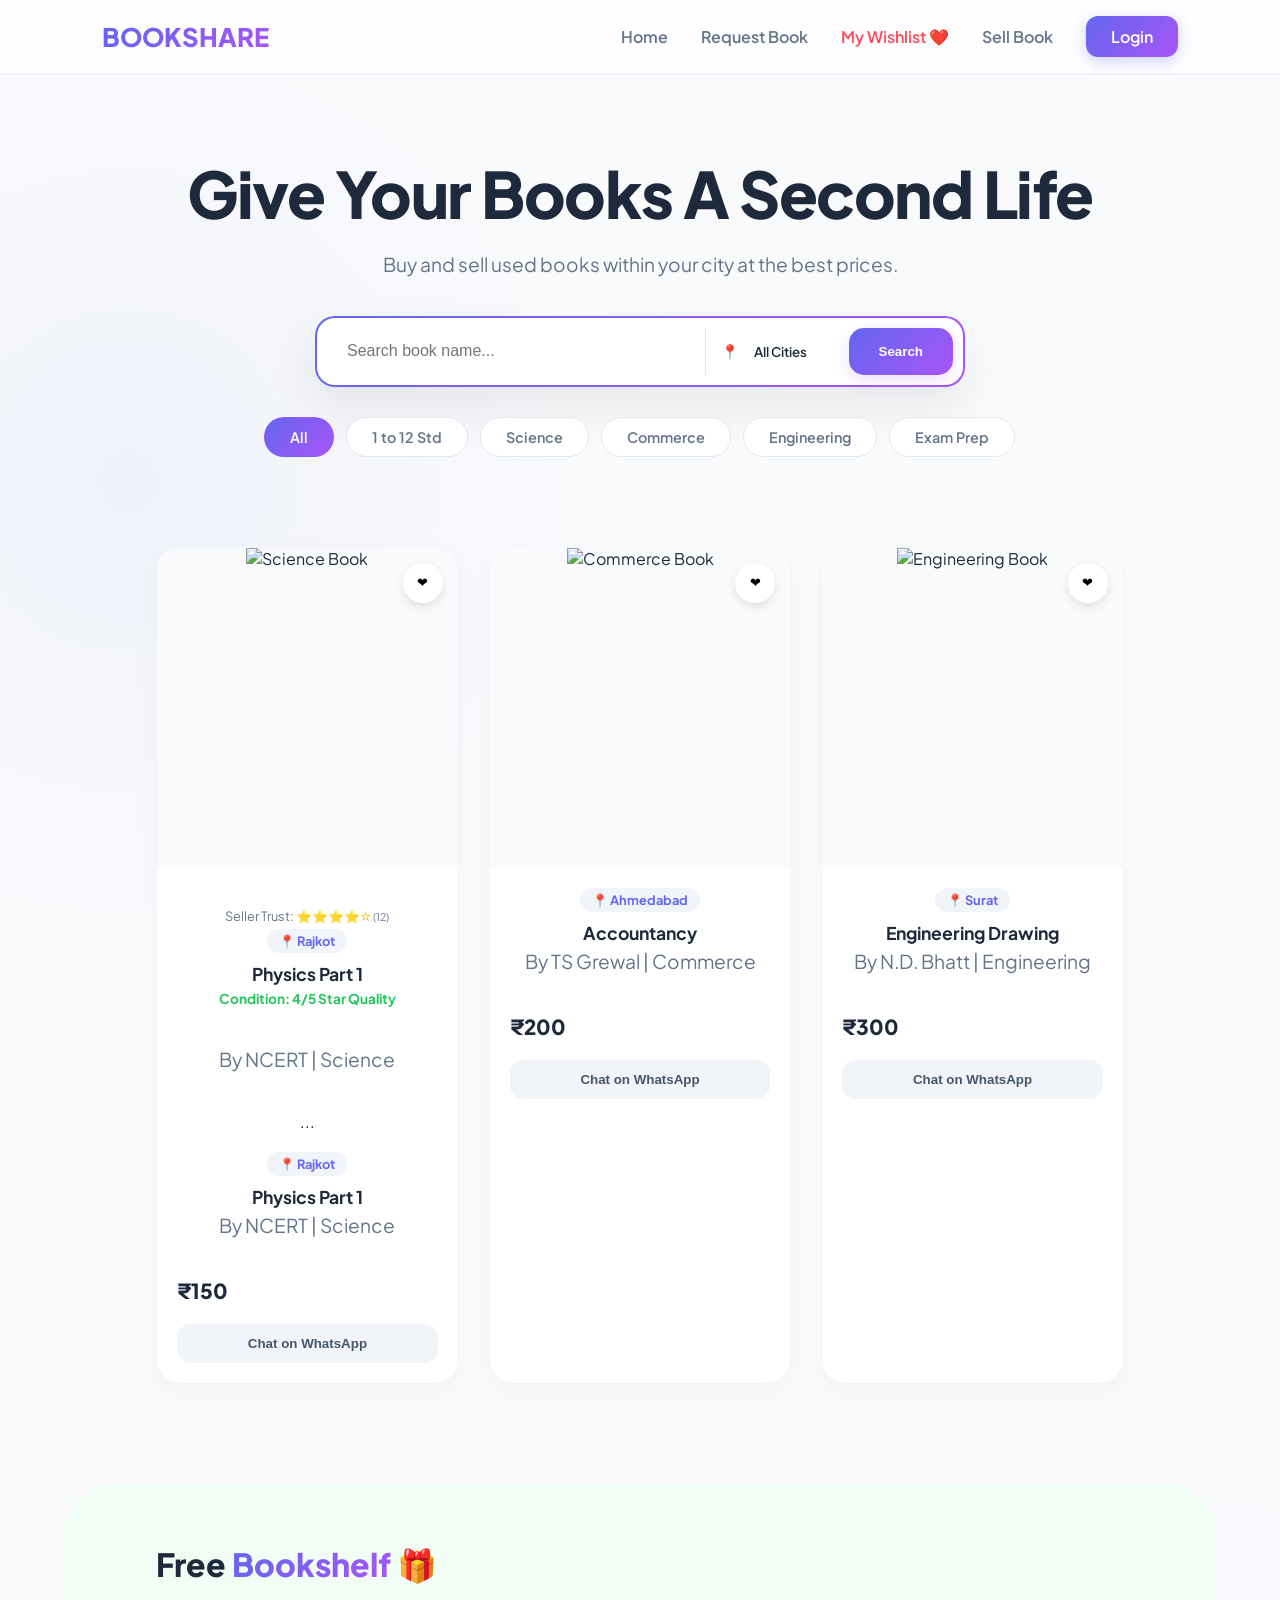
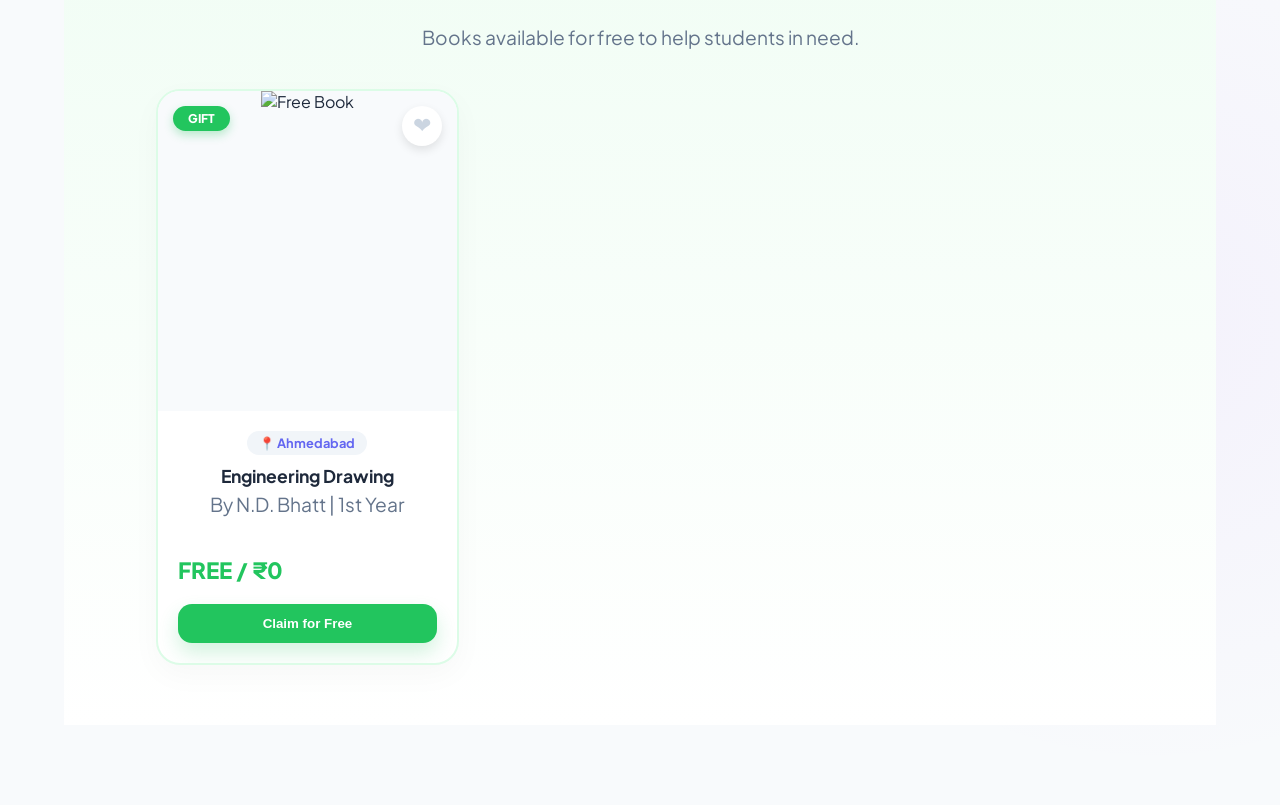
==== index.html @ 10dcbcdf "Initial commit" ====
<!DOCTYPE html>
<html lang="en">
<head>
    <meta charset="UTF-8">
    <meta name="viewport" content="width=device-width, initial-scale=1.0">
    <title>BookShare | Buy & Sell Books</title>
    <link rel="stylesheet" href="style.css">
</head>
<body>

    <nav class="navbar">
    <div class="logo">BOOKSHARE</div>
    <div class="nav-links">
        <a href="index.html">Home</a>
        <a href="request.html">Request Book</a>
        <a href="#" style="color: #ff4757;">My Wishlist ❤️</a> 
        <a href="upload.html">Sell Book</a>
        <a href="login.html" class="login-btn">Login</a>
    </div>
</nav>
    <section class="hero">
        <h1>Give Your Books A Second Life</h1>
        <p>Buy and sell used books within your city at the best prices.</p>
        <div class="search-bar">
    <input type="text" placeholder="Search book name...">
    
    <div class="location-filter">
        <span class="loc-icon">📍</span>
        <select id="city-select">
            <option value="all">All Cities</option>
            <option value="rajkot">Rajkot</option>
            <option value="ahmedabad">Ahmedabad</option>
            <option value="surat">Surat</option>
            <option value="baroda">Baroda</option>
        </select>
    </div>
    
    <button>Search</button>
</div>
        <div class="categories">
    <div class="cat-tag active-tag" onclick="filterBooks('all', this)">All</div>
    <div class="cat-tag" onclick="filterBooks('school', this)">1 to 12 Std</div> 
    <div class="cat-tag" onclick="filterBooks('science', this)">Science</div>
    <div class="cat-tag" onclick="filterBooks('commerce', this)">Commerce</div>
    <div class="cat-tag" onclick="filterBooks('engineering', this)">Engineering</div>
    <div class="cat-tag" onclick="filterBooks('exam', this)">Exam Prep</div>
</div>
<div class="book-container">
    <div class="book-grid" id="bookGrid">
        
        <div class="book-card" data-category="science">
            <div class="book-img">
                <img src="c:\Users\Krutika Borsaniya\Pictures\phi.jpg" alt="Science Book">
                <button class="wishlist-btn" onclick="toggleWishlist(this, 'Physics Part 1')">❤</button>
            </div>
            <div class="book-info">
                <div class="book-info">
    <div class="seller-rating" style="font-size: 0.8rem; color: #64748b; margin-bottom: 5px;">
        Seller Trust: <span style="color: #fbbf24;">⭐⭐⭐⭐☆</span> <small>(12)</small>
    </div>

    <div class="location-badge">📍 Rajkot</div>
    
    <h3>Physics Part 1</h3>
    
    <p style="font-size: 0.85rem; color: #22c55e; font-weight: 700; margin-top: 5px;">
        Condition: 4/5 Star Quality
    </p>

    <p class="author">By NCERT | Science</p>
    ...
</div>
                <div class="location-badge">📍 Rajkot</div>
                <h3>Physics Part 1</h3>
                <p class="author">By NCERT | Science</p>
                <div class="price-row"><span class="price">₹150</span></div>
                <button class="chat-btn" onclick="contactSeller('9100000000', 'Physics Part 1')">Chat on WhatsApp</button>
            </div>
        </div>

        <div class="book-card" data-category="commerce">
            <div class="book-img">
                <img src="c:\Users\Krutika Borsaniya\Pictures\commers.jpg" alt="Commerce Book">
                <button class="wishlist-btn" onclick="toggleWishlist(this, 'Accountancy')">❤</button>
            </div>
            <div class="book-info">
                <div class="location-badge">📍 Ahmedabad</div>
                <h3>Accountancy</h3>
                <p class="author">By TS Grewal | Commerce</p>
                <div class="price-row"><span class="price">₹200</span></div>
                <button class="chat-btn" onclick="contactSeller('9100000000', 'Accountancy')">Chat on WhatsApp</button>
            </div>
        </div>

        <div class="book-card" data-category="engineering">
            <div class="book-img">
                <img src="c:\Users\Krutika Borsaniya\Pictures\engineer book.jpg" alt="Engineering Book">
                <button class="wishlist-btn" onclick="toggleWishlist(this, 'Engineering Drawing')">❤</button>
            </div>
            <div class="book-info">
                <div class="location-badge">📍 Surat</div>
                <h3>Engineering Drawing</h3>
                <p class="author">By N.D. Bhatt | Engineering</p>
                <div class="price-row"><span class="price">₹300</span></div>
                <button class="chat-btn" onclick="contactSeller('9100000000', 'Engineering Drawing')">Chat on WhatsApp</button>
            </div>
        </div>

    </div>
</div>

</button>
            </div>
        </div>

        
    <section class="free-books-section">
    <div class="section-header">
        <h2 class="section-title">Free <span>Bookshelf</span> 🎁</h2>
        <p>Books available for free to help students in need.</p>
    </div>

    <div class="book-grid">
        <div class="book-card free-card">
            <div class="book-img">
                <img src="https://m.media-amazon.com/images/I/81GeSAtn6GL.jpg" alt="Free Book">
                <span class="free-tag">GIFT</span>
                <button class="wishlist-btn" onclick="toggleWishlist(this, 'Engineering Drawing')"><span class="heart-icon">❤</span></button>
            </div>
            <div class="book-info">
                <div class="location-badge">📍 Ahmedabad</div>
                <h3>Engineering Drawing</h3>
                <p class="author">By N.D. Bhatt | 1st Year</p>
                <div class="price-row">
                    <span class="free-price">FREE / ₹0</span>
                </div>
                <button class="chat-btn free-btn">Claim for Free</button>
            </div>
        </div>

        </div>
</section>
</section>
    </section>

</body>
</html>
---- style.css ----
/* Google Font Import */
@import url('https://fonts.googleapis.com/css2?family=Plus+Jakarta+Sans:wght@300;400;600;800&display=swap');

:root {
    /* Bright & Professional Colors */
    --primary-gradient: linear-gradient(135deg, #6366f1 0%, #a855f7 100%); /* Indigo to Purple */
    --bg-light: #f8fafc;
    --card-white: #ffffff;
    --text-dark: #1e293b;
    --text-muted: #64748b;
}

* {
    margin: 0;
    padding: 0;
    box-sizing: border-box;
}

body {
    background-color: var(--bg-light);
    /* બેકગ્રાઉન્ડમાં હળવા કલરના ગોળા (Blur Blobs) જે મોર્ડન લાગે */
    background-image: 
        radial-gradient(circle at 10% 20%, rgba(99, 102, 241, 0.05) 0%, transparent 20%),
        radial-gradient(circle at 90% 80%, rgba(168, 85, 247, 0.05) 0%, transparent 20%);
    color: var(--text-dark);
    font-family: 'Plus Jakarta Sans', sans-serif;
    min-height: 100vh;
}

/* --- Colorful Navbar --- */
.navbar {
    display: flex;
    justify-content: space-between;
    align-items: center;
    padding: 20px 8%;
    background: rgba(255, 255, 255, 0.8);
    backdrop-filter: blur(15px);
    border-bottom: 2px solid #f1f5f9;
    position: sticky;
    top: 0;
    z-index: 1000;
}

.logo {
    font-size: 1.6rem;
    font-weight: 800;
    background: var(--primary-gradient);
    -webkit-background-clip: text;
    -webkit-text-fill-color: transparent; /* લોગો કલરફુલ ગ્રેડિયન્ટમાં */
}

.nav-links a {
    color: var(--text-muted);
    text-decoration: none;
    margin-left: 30px;
    font-weight: 600;
    transition: 0.3s;
}

.nav-links a:hover {
    color: #6366f1;
}

.login-btn {
    background: var(--primary-gradient);
    color: white !important;
    padding: 10px 25px;
    border-radius: 12px;
    box-shadow: 0 4px 15px rgba(99, 102, 241, 0.3); /* કલરફુલ શેડો */
}

/* --- Hero Section with Colorful Text --- */
.hero {
    text-align: center;
    padding: 80px 5%;
}

.hero h1 {
    font-size: 4rem;
    font-weight: 800;
    letter-spacing: -1.5px;
    line-height: 1.2;
    margin-bottom: 20px;
}

/* અમુક શબ્દોને કલરફુલ બનાવવા માટે */
.hero h1 span {
    background: var(--primary-gradient);
    -webkit-background-clip: text;
    -webkit-text-fill-color: transparent;
}

.hero p {
    color: var(--text-muted);
    font-size: 1.2rem;
    margin-bottom: 40px;
}

/* --- Colorful Glass Search Bar --- */
.search-bar {
    display: flex;
    background: white;
    padding: 10px;
    border-radius: 20px;
    max-width: 650px;
    margin: 0 auto;
    box-shadow: 0 20px 50px rgba(0,0,0,0.08); /* સોફ્ટ શેડો */
    border: 2px solid transparent;
    background-image: linear-gradient(white, white), var(--primary-gradient);
    background-origin: border-box;
    background-clip: padding-box, border-box; /* બોર્ડર ગ્રેડિયન્ટમાં */
}

.search-bar input {
    flex: 1;
    border: none;
    outline: none;
    padding: 12px 20px;
    font-size: 1rem;
    color: var(--text-dark);
}

.search-bar button {
    background: var(--primary-gradient);
    color: white;
    border: none;
    padding: 0 30px;
    border-radius: 15px;
    font-weight: 600;
    cursor: pointer;
    box-shadow: 0 5px 15px rgba(168, 85, 247, 0.2);
}

/* --- Colorful Category Tags --- */
.categories {
    display: flex;
    justify-content: center;
    gap: 15px;
    margin-top: 50px;
    flex-wrap: wrap;
}

.cat-tag {
    background: white;
    padding: 12px 25px;
    border-radius: 100px;
    font-weight: 600;
    font-size: 0.9rem;
    color: var(--text-muted);
    border: 1px solid #e2e8f0;
    transition: 0.4s;
    cursor: pointer;
}

/* દરેક કેટેગરીને અલગ કલરની ઈફેક્ટ આપવા */
.cat-tag:hover {
    transform: translateY(-5px);
    color: white;
    background: var(--primary-gradient);
    box-shadow: 0 10px 20px rgba(99, 102, 241, 0.2);
    border-color: transparent;
}
/* --- Book Display Section --- */
.book-container {
    padding: 60px 8%;
}

.section-title {
    font-size: 2rem;
    font-weight: 800;
    margin-bottom: 40px;
    text-align: left;
}

.section-title span {
    background: var(--primary-gradient);
    -webkit-background-clip: text;
    -webkit-text-fill-color: transparent;
}

/* Book Grid Layout */
.book-grid {
    display: grid;
    grid-template-columns: repeat(auto-fill, minmax(260px, 1fr));
    gap: 30px;
}

/* Individual Card Styling */
.book-card {
    background: white;
    border-radius: 24px;
    overflow: hidden;
    border: 1px solid #f1f5f9;
    transition: all 0.4s cubic-bezier(0.175, 0.885, 0.32, 1.275);
    box-shadow: 0 10px 30px rgba(0,0,0,0.03);
    position: relative;
}

.book-card:hover {
    transform: translateY(-10px);
    box-shadow: 0 20px 40px rgba(99, 102, 241, 0.1);
    border-color: #e2e8f0;
}

/* Book Image Area */
.book-img {
    height: 320px;
    background: #f8fafc;
    position: relative;
    overflow: hidden;
}

.book-img img {
    width: 100%;
    height: 100%;
    object-fit: cover;
    transition: 0.5s;
}

.book-card:hover .book-img img {
    transform: scale(1.08);
}

/* Badges */
.category-badge, .sold-badge {
    position: absolute;
    top: 15px;
    left: 15px;
    background: rgba(255, 255, 255, 0.9);
    backdrop-filter: blur(5px);
    padding: 6px 15px;
    border-radius: 100px;
    font-size: 0.75rem;
    font-weight: 700;
    color: #6366f1;
}

.category-badge.free { color: #22c55e; }
.sold-badge { background: #ef4444; color: white; }

/* Book Details */
.book-info {
    padding: 20px;
}

.book-info h3 {
    font-size: 1.1rem;
    margin-bottom: 5px;
    color: var(--text-dark);
}

.author {
    font-size: 0.85rem;
    color: var(--text-muted);
    margin-bottom: 15px;
}

.price-row {
    display: flex;
    align-items: center;
    gap: 10px;
    margin-bottom: 20px;
}

.price {
    font-size: 1.3rem;
    font-weight: 800;
    color: #1e293b;
}

.old-price {
    text-decoration: line-through;
    color: #94a3b8;
    font-size: 0.9rem;
}

.free-label {
    color: #22c55e;
    font-weight: 700;
}

/* WhatsApp Button */
.chat-btn {
    width: 100%;
    padding: 12px;
    border: none;
    border-radius: 14px;
    background: #f1f5f9;
    color: #475569;
    font-weight: 600;
    cursor: pointer;
    transition: 0.3s;
}

.book-card:hover .chat-btn {
    background: var(--primary-gradient);
    color: white;
}

.chat-btn.disabled {
    background: #f8fafc;
    color: #cbd5e1;
    cursor: not-allowed;
}
/* --- Login Page Styles --- */
.login-body {
    display: flex;
    justify-content: center;
    align-items: center;
    min-height: 100vh;
    background: #f8fafc; /* Light Professional Grey */
}

.login-container {
    width: 100%;
    max-width: 450px;
    padding: 20px;
}

.login-card {
    background: white;
    padding: 40px;
    border-radius: 30px;
    box-shadow: 0 25px 50px rgba(0,0,0,0.05);
    border: 1px solid #f1f5f9;
    animation: fadeIn 0.6s ease-out;
}

.back-link {
    text-decoration: none;
    color: var(--text-muted);
    font-size: 0.9rem;
    font-weight: 600;
    display: block;
    margin-bottom: 20px;
}

.login-header h2 {
    font-size: 2rem;
    font-weight: 800;
    margin-bottom: 10px;
}

.login-header h2 span {
    background: var(--primary-gradient);
    -webkit-background-clip: text;
    -webkit-text-fill-color: transparent;
}

.login-header p {
    color: var(--text-muted);
    margin-bottom: 30px;
}

/* Input Fields Style */
.input-group {
    margin-bottom: 20px;
    text-align: left;
}

.input-group label {
    display: block;
    font-size: 0.9rem;
    font-weight: 600;
    margin-bottom: 8px;
    color: var(--text-dark);
}

.input-group input {
    width: 100%;
    padding: 15px;
    border-radius: 12px;
    border: 1px solid #e2e8f0;
    background: #f8fafc;
    font-family: inherit;
    transition: 0.3s;
}

.input-group input:focus {
    outline: none;
    border-color: #6366f1;
    background: white;
    box-shadow: 0 0 0 4px rgba(99, 102, 241, 0.1);
}

.forgot-pass {
    text-align: right;
    margin-bottom: 30px;
}

.forgot-pass a {
    color: #6366f1;
    text-decoration: none;
    font-size: 0.9rem;
    font-weight: 600;
}

/* Login Button */
.login-submit {
    width: 100%;
    padding: 15px;
    border: none;
    border-radius: 12px;
    background: var(--primary-gradient);
    color: white;
    font-size: 1rem;
    font-weight: 700;
    cursor: pointer;
    box-shadow: 0 10px 20px rgba(99, 102, 241, 0.2);
    transition: 0.3s;
}

.login-submit:hover {
    transform: translateY(-2px);
    box-shadow: 0 15px 25px rgba(99, 102, 241, 0.3);
}

.login-footer {
    margin-top: 30px;
    text-align: center;
    color: var(--text-muted);
}

.login-footer a {
    color: #6366f1;
    text-decoration: none;
    font-weight: 700;
}

/* Entry Animation */
@keyframes fadeIn {
    from { opacity: 0; transform: translateY(20px); }
    to { opacity: 1; transform: translateY(0); }
}
/* --- Upload Page Styles --- */
.upload-body {
    background-color: #f8fafc;
}

.upload-container {
    max-width: 800px;
    margin: 50px auto;
    padding: 0 20px;
    animation: fadeIn 0.8s ease;
}

.upload-header {
    text-align: center;
    margin-bottom: 40px;
}

.upload-header h2 {
    font-size: 2.5rem;
    font-weight: 800;
}

.upload-header h2 span {
    background: var(--primary-gradient);
    -webkit-background-clip: text;
    -webkit-text-fill-color: transparent;
}

/* Image Upload Placeholder */
.image-upload-box {
    width: 100%;
    margin-bottom: 30px;
}

.upload-label {
    display: flex;
    flex-direction: column;
    align-items: center;
    justify-content: center;
    height: 200px;
    border: 2px dashed #e2e8f0;
    border-radius: 20px;
    background: white;
    cursor: pointer;
    transition: 0.3s;
}

.upload-label:hover {
    border-color: #6366f1;
    background: rgba(99, 102, 241, 0.02);
}

.upload-icon {
    font-size: 2.5rem;
    margin-bottom: 10px;
}

.upload-form {
    background: white;
    padding: 40px;
    border-radius: 30px;
    box-shadow: 0 20px 40px rgba(0,0,0,0.03);
}

.form-grid {
    display: grid;
    grid-template-columns: 1fr 1fr;
    gap: 20px;
}

/* Dropdown Menu Style */
select {
    width: 100%;
    padding: 15px;
    border-radius: 12px;
    border: 1px solid #e2e8f0;
    background: #f8fafc;
    font-family: inherit;
    appearance: none; /* Removes default arrow */
    cursor: pointer;
}

textarea {
    width: 100%;
    padding: 15px;
    border-radius: 12px;
    border: 1px solid #e2e8f0;
    background: #f8fafc;
    font-family: inherit;
    resize: none;
}

.upload-submit {
    width: 100%;
    padding: 18px;
    margin-top: 30px;
    border: none;
    border-radius: 15px;
    background: var(--primary-gradient);
    color: white;
    font-size: 1.1rem;
    font-weight: 700;
    cursor: pointer;
    box-shadow: 0 10px 20px rgba(99, 102, 241, 0.2);
    transition: 0.3s;
}

.upload-submit:hover {
    transform: translateY(-3px);
    box-shadow: 0 15px 30px rgba(99, 102, 241, 0.3);
}

/* Responsive for Mobile */
@media (max-width: 600px) {
    .form-grid {
        grid-template-columns: 1fr;
    }
}
/* --- Request Page Styles --- */
.request-body {
    background: #f8fafc;
}

.request-container {
    max-width: 1000px;
    margin: 50px auto;
    padding: 0 20px;
}

.request-header {
    text-align: center;
    margin-bottom: 50px;
}

.request-grid {
    display: grid;
    grid-template-columns: 1fr 1.2fr;
    gap: 40px;
}

/* Form Card */
.request-form-card {
    background: white;
    padding: 30px;
    border-radius: 25px;
    box-shadow: 0 20px 40px rgba(0,0,0,0.03);
    height: fit-content;
}

.request-form-card h3 {
    margin-bottom: 25px;
    font-size: 1.4rem;
}

.request-submit {
    width: 100%;
    padding: 15px;
    border: none;
    border-radius: 12px;
    background: var(--primary-gradient);
    color: white;
    font-weight: 700;
    cursor: pointer;
    box-shadow: 0 10px 20px rgba(99, 102, 241, 0.2);
}

/* Requests List */
.live-requests h3 {
    margin-bottom: 25px;
}

.req-item {
    background: white;
    padding: 20px;
    border-radius: 18px;
    margin-bottom: 15px;
    display: flex;
    justify-content: space-between;
    align-items: center;
    border: 1px solid #f1f5f9;
    transition: 0.3s;
}

.req-item:hover {
    border-color: #6366f1;
    transform: translateX(5px);
}

.req-info h4 {
    font-size: 1.1rem;
    margin-bottom: 5px;
}

.req-info p {
    font-size: 0.85rem;
    color: var(--text-muted);
}

.req-info span {
    color: var(--text-dark);
    font-weight: 600;
}

.status-badge {
    background: #fef9c3;
    color: #a16207;
    padding: 5px 12px;
    border-radius: 100px;
    font-size: 0.75rem;
    font-weight: 700;
}

/* Mobile Responsive */
@media (max-width: 800px) {
    .request-grid {
        grid-template-columns: 1fr;
    }
}
/* Wishlist Button Styling */
.wishlist-btn {
    position: absolute;
    top: 15px;
    right: 15px;
    width: 40px;
    height: 40px;
    border-radius: 50%;
    background: white;
    border: none;
    box-shadow: 0 4px 10px rgba(0,0,0,0.1);
    cursor: pointer;
    display: flex;
    align-items: center;
    justify-content: center;
    transition: 0.3s ease;
    z-index: 10;
}

.heart-icon {
    color: #cbd5e1; /* Default Grey Heart */
    font-size: 1.4rem;
    transition: 0.3s;
}

/* જ્યારે બટન એક્ટિવ (ક્લિક કરેલું) હોય ત્યારે */
.wishlist-btn.active .heart-icon {
    color: #ff4757; /* Red Heart */
    transform: scale(1.2);
}

.wishlist-btn:hover {
    transform: scale(1.1);
}
/* --- Location Badge Style --- */
.location-badge {
    display: inline-flex;
    align-items: center;
    gap: 5px;
    background: #f1f5f9; /* Soft Blue-Grey */
    color: #6366f1;      /* Indigo Color */
    padding: 4px 12px;
    border-radius: 50px;
    font-size: 0.8rem;
    font-weight: 700;
    margin-bottom: 10px;
}

.loc-icon {
    font-size: 0.9rem;
}

/* સર્ચ બારમાં લોકેશન ફિલ્ટર માટે */
.location-filter {
    border-left: 1px solid #e2e8f0;
    padding-left: 15px;
    margin-left: 10px;
    display: flex;
    align-items: center;
}

.location-filter select {
    border: none;
    background: transparent;
    font-weight: 600;
    color: var(--text-dark);
    outline: none;
    cursor: pointer;
}
/* --- Free Books Section Style --- */
.free-books-section {
    padding: 60px 8%;
    background: linear-gradient(to bottom, #f0fdf4 0%, #ffffff 100%); /* Light Greenish Fade */
    border-radius: 50px 50px 0 0;
    margin-top: 40px;
}

.free-tag {
    position: absolute;
    top: 15px;
    left: 15px;
    background: #22c55e; /* Bright Green */
    color: white;
    padding: 5px 15px;
    border-radius: 50px;
    font-size: 0.75rem;
    font-weight: 800;
    box-shadow: 0 4px 10px rgba(34, 197, 94, 0.3);
}

.free-price {
    color: #22c55e;
    font-size: 1.4rem;
    font-weight: 800;
}

/* Free Button Hover Effect */
.free-btn {
    background: #22c55e !important;
    color: white !important;
    border: none;
    box-shadow: 0 10px 20px rgba(34, 197, 94, 0.2);
}

.free-btn:hover {
    background: #16a34a !important;
    transform: translateY(-2px);
    box-shadow: 0 15px 25px rgba(34, 197, 94, 0.3);
}

/* Free Card Special Border */
.free-card {
    border: 2px solid #dcfce7 !important;
}

.free-card:hover {
    border-color: #22c55e !important;
}
@keyframes fadeIn {
    from { opacity: 0; transform: translateY(10px); }
    to { opacity: 1; transform: translateY(0); }
}

/* એક્ટિવ કેટેગરી માટે સ્ટાઈલ */
.active-tag {
    background: var(--primary-gradient) !important;
    color: white !important;
    border-color: transparent !important;
}
.condition-tag {
    position: absolute;
    bottom: 10px;
    left: 10px;
    background: rgba(0, 0, 0, 0.6);
    color: white;
    padding: 3px 8px;
    border-radius: 5px;
    font-size: 0.7rem;
    backdrop-filter: blur(5px);
}

.seller-rating {
    font-size: 0.8rem;
    color: #64748b;
    margin-bottom: 8px;
}

.stars {
    color: #fbbf24; /* Golden color for stars */
}
.categories {
    display: flex;
    justify-content: center;
    gap: 12px;
    margin: 30px auto;
    flex-wrap: wrap; /* આનાથી મોબાઈલમાં ટેગ્સ બીજી લાઈનમાં આવશે અને કપાશે નહીં */
    max-width: 90%;
}

.cat-tag {
    cursor: pointer;
    padding: 10px 25px;
    border-radius: 50px;
    border: 1px solid #e2e8f0;
    background: white;
    font-weight: 600;
    font-size: 0.9rem;
    transition: 0.3s ease;
    white-space: nowrap; /* ટેગનું લખાણ એક જ લાઈનમાં રહેશે */
}
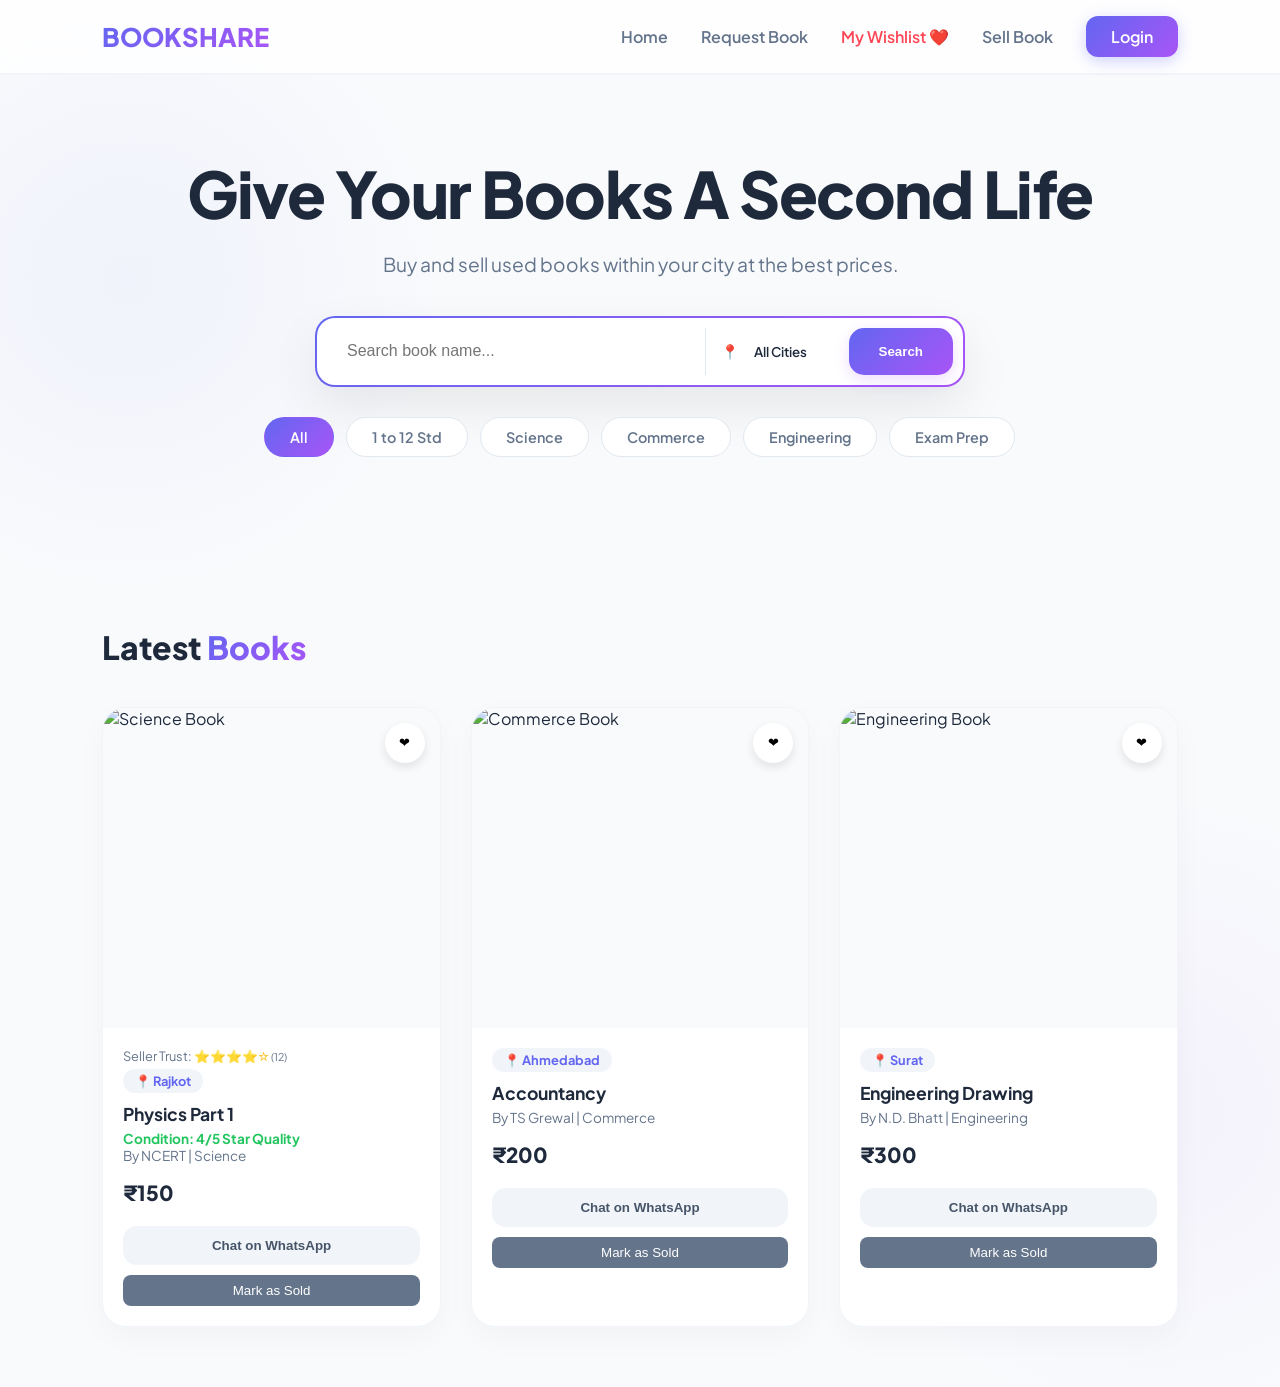
==== commit 027319f1: "local testing done" ====
--- a/index.html
+++ b/index.html
@@ -9,139 +9,199 @@
 <body>
 
     <nav class="navbar">
-    <div class="logo">BOOKSHARE</div>
-    <div class="nav-links">
-        <a href="index.html">Home</a>
-        <a href="request.html">Request Book</a>
-        <a href="#" style="color: #ff4757;">My Wishlist ❤️</a> 
-        <a href="upload.html">Sell Book</a>
-        <a href="login.html" class="login-btn">Login</a>
-    </div>
-</nav>
+        <div class="logo">BOOKSHARE</div>
+        <div class="nav-links">
+            <a href="index.html">Home</a>
+            <a href="request.html">Request Book</a>
+            <a href="#" style="color: #ff4757;">My Wishlist ❤️</a> 
+            <a href="upload.html">Sell Book</a>
+            <a href="login.html" class="login-btn">Login</a>
+        </div>
+    </nav>
+
     <section class="hero">
         <h1>Give Your Books A Second Life</h1>
         <p>Buy and sell used books within your city at the best prices.</p>
+        
         <div class="search-bar">
-    <input type="text" placeholder="Search book name...">
-    
-    <div class="location-filter">
-        <span class="loc-icon">📍</span>
-        <select id="city-select">
-            <option value="all">All Cities</option>
-            <option value="rajkot">Rajkot</option>
-            <option value="ahmedabad">Ahmedabad</option>
-            <option value="surat">Surat</option>
-            <option value="baroda">Baroda</option>
-        </select>
+            <input type="text" id="bookSearch" onkeyup="liveSearch()" placeholder="Search book name...">
+            
+            <div class="location-filter">
+                <span class="loc-icon">📍</span>
+                <select id="city-select" onchange="cityFilter()">
+                    <option value="all">All Cities</option>
+                    <option value="rajkot">Rajkot</option>
+                    <option value="ahmedabad">Ahmedabad</option>
+                    <option value="surat">Surat</option>
+                    <option value="baroda">Baroda</option>
+                </select>
+            </div>
+            <button>Search</button>
+        </div>
+
+        <div class="categories">
+            <div class="cat-tag active-tag" onclick="filterBooks('all', this)">All</div>
+            <div class="cat-tag" onclick="filterBooks('school', this)">1 to 12 Std</div> 
+            <div class="cat-tag" onclick="filterBooks('science', this)">Science</div>
+            <div class="cat-tag" onclick="filterBooks('commerce', this)">Commerce</div>
+            <div class="cat-tag" onclick="filterBooks('engineering', this)">Engineering</div>
+            <div class="cat-tag" onclick="filterBooks('exam', this)">Exam Prep</div>
+        </div>
+    </section>
+
+    <div class="book-container">
+        <h2 class="section-title">Latest <span>Books</span></h2>
+        <div class="book-grid" id="bookGrid">
+            
+            <div class="book-card" data-category="science">
+                <div class="book-img">
+                    <img src="c:\Users\Krutika Borsaniya\Pictures\phi.jpg" alt="Science Book">
+                    <button class="wishlist-btn" onclick="toggleWishlist(this, 'Physics Part 1')">❤</button>
+                </div>
+                <div class="book-info">
+                    <div class="seller-rating" style="font-size: 0.8rem; color: #64748b; margin-bottom: 5px;">
+                        Seller Trust: <span style="color: #fbbf24;">⭐⭐⭐⭐☆</span> <small>(12)</small>
+                    </div>
+                    <div class="location-badge">📍 Rajkot</div>
+                    <h3>Physics Part 1</h3>
+                    <p style="font-size: 0.85rem; color: #22c55e; font-weight: 700; margin-top: 5px;">Condition: 4/5 Star Quality</p>
+                    <p class="author">By NCERT | Science</p>
+                    <div class="price-row"><span class="price">₹150</span></div>
+                    <button class="chat-btn" onclick="contactSeller('9100000000', 'Physics Part 1')">Chat on WhatsApp</button>
+                    <button class="sold-btn" onclick="markAsSold(this)" style="margin-top: 10px; background: #64748b; color: white; border: none; padding: 8px; border-radius: 8px; cursor: pointer; width: 100%;">Mark as Sold</button>
+                </div>
+            </div>
+
+            <div class="book-card" data-category="commerce">
+                <div class="book-img">
+                    <img src="c:\Users\Krutika Borsaniya\Pictures\commers.jpg" alt="Commerce Book">
+                    <button class="wishlist-btn" onclick="toggleWishlist(this, 'Accountancy')">❤</button>
+                </div>
+                <div class="book-info">
+                    <div class="location-badge">📍 Ahmedabad</div>
+                    <h3>Accountancy</h3>
+                    <p class="author">By TS Grewal | Commerce</p>
+                    <div class="price-row"><span class="price">₹200</span></div>
+                    <button class="chat-btn" onclick="contactSeller('9100000000', 'Accountancy')">Chat on WhatsApp</button>
+                    <button class="sold-btn" onclick="markAsSold(this)" style="margin-top: 10px; background: #64748b; color: white; border: none; padding: 8px; border-radius: 8px; cursor: pointer; width: 100%;">Mark as Sold</button>
+                </div>
+            </div>
+
+            <div class="book-card" data-category="engineering">
+                <div class="book-img">
+                    <img src="c:\Users\Krutika Borsaniya\Pictures\engineer book.jpg" alt="Engineering Book">
+                    <button class="wishlist-btn" onclick="toggleWishlist(this, 'Engineering Drawing')">❤</button>
+                </div>
+                <div class="book-info">
+                    <div class="location-badge">📍 Surat</div>
+                    <h3>Engineering Drawing</h3>
+                    <p class="author">By N.D. Bhatt | Engineering</p>
+                    <div class="price-row"><span class="price">₹300</span></div>
+                    <button class="chat-btn" onclick="contactSeller('9100000000', 'Engineering Drawing')">Chat on WhatsApp</button>
+                    <button class="sold-btn" onclick="markAsSold(this)" style="margin-top: 10px; background: #64748b; color: white; border: none; padding: 8px; border-radius: 8px; cursor: pointer; width: 100%;">Mark as Sold</button>
+                </div>
+            </div>
+
+        </div>
     </div>
-    
-    <button>Search</button>
-</div>
-        <div class="categories">
-    <div class="cat-tag active-tag" onclick="filterBooks('all', this)">All</div>
-    <div class="cat-tag" onclick="filterBooks('school', this)">1 to 12 Std</div> 
-    <div class="cat-tag" onclick="filterBooks('science', this)">Science</div>
-    <div class="cat-tag" onclick="filterBooks('commerce', this)">Commerce</div>
-    <div class="cat-tag" onclick="filterBooks('engineering', this)">Engineering</div>
-    <div class="cat-tag" onclick="filterBooks('exam', this)">Exam Prep</div>
-</div>
-<div class="book-container">
-    <div class="book-grid" id="bookGrid">
+
+    <script>
+        // ૧. બ્રાઉઝરમાં સાચવેલી નવી બુક્સ લોડ કરવા માટે
+        function displaySavedBooks() {
+            const bookGrid = document.getElementById('bookGrid');
+            const savedBooks = JSON.parse(localStorage.getItem('myBooks')) || [];
+
+            savedBooks.forEach(book => {
+                const bookHTML = `
+                    <div class="book-card" data-category="${book.category}">
+                        <div class="book-img">
+                            <img src="https://via.placeholder.com/200x250?text=${encodeURIComponent(book.title)}" alt="Book">
+                            <button class="wishlist-btn" onclick="toggleWishlist(this, '${book.title}')">❤</button>
+                        </div>
+                        <div class="book-info">
+                            <div class="location-badge">📍 ${book.location}</div>
+                            <h3>${book.title}</h3>
+                            <p style="font-size: 0.85rem; color: #22c55e; font-weight: 700;">Condition: ${book.condition}/5⭐</p>
+                            <div class="price-row"><span class="price">₹${book.price}</span></div>
+                            <button class="chat-btn" onclick="contactSeller('${book.whatsapp}', '${book.title}')">Chat on WhatsApp</button>
+                            <button class="sold-btn" onclick="markAsSold(this)" style="margin-top: 10px; background: #64748b; color: white; border: none; padding: 8px; border-radius: 8px; cursor: pointer; width: 100%;">Mark as Sold</button>
+                        </div>
+                    </div>
+                `;
+                bookGrid.innerHTML += bookHTML;
+            });
+        }
+
+        // ૨. Live Search ફંક્શન (નામ પરથી બુક શોધવા)
+        function liveSearch() {
+            let input = document.getElementById('bookSearch').value.toLowerCase();
+            let cards = document.querySelectorAll('.book-card');
+            
+            cards.forEach(card => {
+                let title = card.querySelector('h3').innerText.toLowerCase();
+                if (title.includes(input)) {
+                    card.style.display = "block";
+                } else {
+                    card.style.display = "none";
+                }
+            });
+        }
+
+        // ૩. City Filter ફંક્શન
+        function cityFilter() {
+            let selectedCity = document.getElementById('city-select').value.toLowerCase();
+            let cards = document.querySelectorAll('.book-card');
+
+            cards.forEach(card => {
+                let location = card.querySelector('.location-badge').innerText.toLowerCase();
+                if (selectedCity === "all" || location.includes(selectedCity)) {
+                    card.style.display = "block";
+                } else {
+                    card.style.display = "none";
+                }
+            });
+        }
+
+        // ૪. કેટેગરી ફિલ્ટર
+        function filterBooks(category, element) {
+            const books = document.querySelectorAll('.book-card');
+            const tags = document.querySelectorAll('.cat-tag');
+            tags.forEach(tag => tag.classList.remove('active-tag'));
+            element.classList.add('active-tag');
+            books.forEach(book => {
+                if (category === 'all' || book.getAttribute('data-category') === category) {
+                    book.style.display = 'block';
+                } else {
+                    book.style.display = 'none';
+                }
+            });
+        }
+
+        function contactSeller(num, name) {
+            if(!num || num === 'undefined') { alert("WhatsApp number not found!"); return; }
+            window.open(`https://wa.me/${num}?text=Hi, I want to buy ${name}`, '_blank');
+        }
+
+        function toggleWishlist(btn, name) {
+            btn.classList.toggle('active');
+            if(btn.classList.contains('active')) alert(name + " added to Wishlist! ❤️");
+        }
+
+        window.onload = displaySavedBooks;
+    </script>
+<script>
+    function markAsSold(btn) {
+        // બટનની ઉપરનું કાર્ડ પકડો
+        const card = btn.closest('.book-card');
         
-        <div class="book-card" data-category="science">
-            <div class="book-img">
-                <img src="c:\Users\Krutika Borsaniya\Pictures\phi.jpg" alt="Science Book">
-                <button class="wishlist-btn" onclick="toggleWishlist(this, 'Physics Part 1')">❤</button>
-            </div>
-            <div class="book-info">
-                <div class="book-info">
-    <div class="seller-rating" style="font-size: 0.8rem; color: #64748b; margin-bottom: 5px;">
-        Seller Trust: <span style="color: #fbbf24;">⭐⭐⭐⭐☆</span> <small>(12)</small>
-    </div>
-
-    <div class="location-badge">📍 Rajkot</div>
-    
-    <h3>Physics Part 1</h3>
-    
-    <p style="font-size: 0.85rem; color: #22c55e; font-weight: 700; margin-top: 5px;">
-        Condition: 4/5 Star Quality
-    </p>
-
-    <p class="author">By NCERT | Science</p>
-    ...
-</div>
-                <div class="location-badge">📍 Rajkot</div>
-                <h3>Physics Part 1</h3>
-                <p class="author">By NCERT | Science</p>
-                <div class="price-row"><span class="price">₹150</span></div>
-                <button class="chat-btn" onclick="contactSeller('9100000000', 'Physics Part 1')">Chat on WhatsApp</button>
-            </div>
-        </div>
-
-        <div class="book-card" data-category="commerce">
-            <div class="book-img">
-                <img src="c:\Users\Krutika Borsaniya\Pictures\commers.jpg" alt="Commerce Book">
-                <button class="wishlist-btn" onclick="toggleWishlist(this, 'Accountancy')">❤</button>
-            </div>
-            <div class="book-info">
-                <div class="location-badge">📍 Ahmedabad</div>
-                <h3>Accountancy</h3>
-                <p class="author">By TS Grewal | Commerce</p>
-                <div class="price-row"><span class="price">₹200</span></div>
-                <button class="chat-btn" onclick="contactSeller('9100000000', 'Accountancy')">Chat on WhatsApp</button>
-            </div>
-        </div>
-
-        <div class="book-card" data-category="engineering">
-            <div class="book-img">
-                <img src="c:\Users\Krutika Borsaniya\Pictures\engineer book.jpg" alt="Engineering Book">
-                <button class="wishlist-btn" onclick="toggleWishlist(this, 'Engineering Drawing')">❤</button>
-            </div>
-            <div class="book-info">
-                <div class="location-badge">📍 Surat</div>
-                <h3>Engineering Drawing</h3>
-                <p class="author">By N.D. Bhatt | Engineering</p>
-                <div class="price-row"><span class="price">₹300</span></div>
-                <button class="chat-btn" onclick="contactSeller('9100000000', 'Engineering Drawing')">Chat on WhatsApp</button>
-            </div>
-        </div>
-
-    </div>
-</div>
-
-</button>
-            </div>
-        </div>
-
-        
-    <section class="free-books-section">
-    <div class="section-header">
-        <h2 class="section-title">Free <span>Bookshelf</span> 🎁</h2>
-        <p>Books available for free to help students in need.</p>
-    </div>
-
-    <div class="book-grid">
-        <div class="book-card free-card">
-            <div class="book-img">
-                <img src="https://m.media-amazon.com/images/I/81GeSAtn6GL.jpg" alt="Free Book">
-                <span class="free-tag">GIFT</span>
-                <button class="wishlist-btn" onclick="toggleWishlist(this, 'Engineering Drawing')"><span class="heart-icon">❤</span></button>
-            </div>
-            <div class="book-info">
-                <div class="location-badge">📍 Ahmedabad</div>
-                <h3>Engineering Drawing</h3>
-                <p class="author">By N.D. Bhatt | 1st Year</p>
-                <div class="price-row">
-                    <span class="free-price">FREE / ₹0</span>
-                </div>
-                <button class="chat-btn free-btn">Claim for Free</button>
-            </div>
-        </div>
-
-        </div>
-</section>
-</section>
-    </section>
-
+        if (confirm("શું આ બુક વેચાઈ ગઈ છે?")) {
+            card.classList.add('sold');
+            btn.innerText = "SOLD OUT";
+            btn.style.background = "#ff4757";
+            btn.disabled = true;
+            alert("બુક હવે Sold Out દેખાશે.");
+        }
+    }
+</script>
 </body>
 </html>
--- a/style.css
+++ b/style.css
@@ -819,4 +819,38 @@
     font-size: 0.9rem;
     transition: 0.3s ease;
     white-space: nowrap; /* ટેગનું લખાણ એક જ લાઈનમાં રહેશે */
+}
+.sold-overlay {
+    position: absolute;
+    top: 0; left: 0; width: 100%; height: 100%;
+    background: rgba(0,0,0,0.6);
+    color: white;
+    display: flex;
+    justify-content: center;
+    align-items: center;
+    font-weight: bold;
+    font-size: 1.5rem;
+    z-index: 5;
+    pointer-events: none;
+}
+/* Sold Out કાર્ડ માટેની ડિઝાઈન */
+.book-card.sold {
+    position: relative;
+    opacity: 0.6;
+    pointer-events: none; /* ક્લિક બંધ કરી દેશે */
+}
+
+.book-card.sold::before {
+    content: "SOLD OUT";
+    position: absolute;
+    top: 40%;
+    left: 50%;
+    transform: translate(-50%, -50%) rotate(-15deg);
+    background: #ff4757;
+    color: white;
+    padding: 10px 20px;
+    font-weight: bold;
+    border: 2px solid white;
+    z-index: 100;
+    border-radius: 5px;
 }
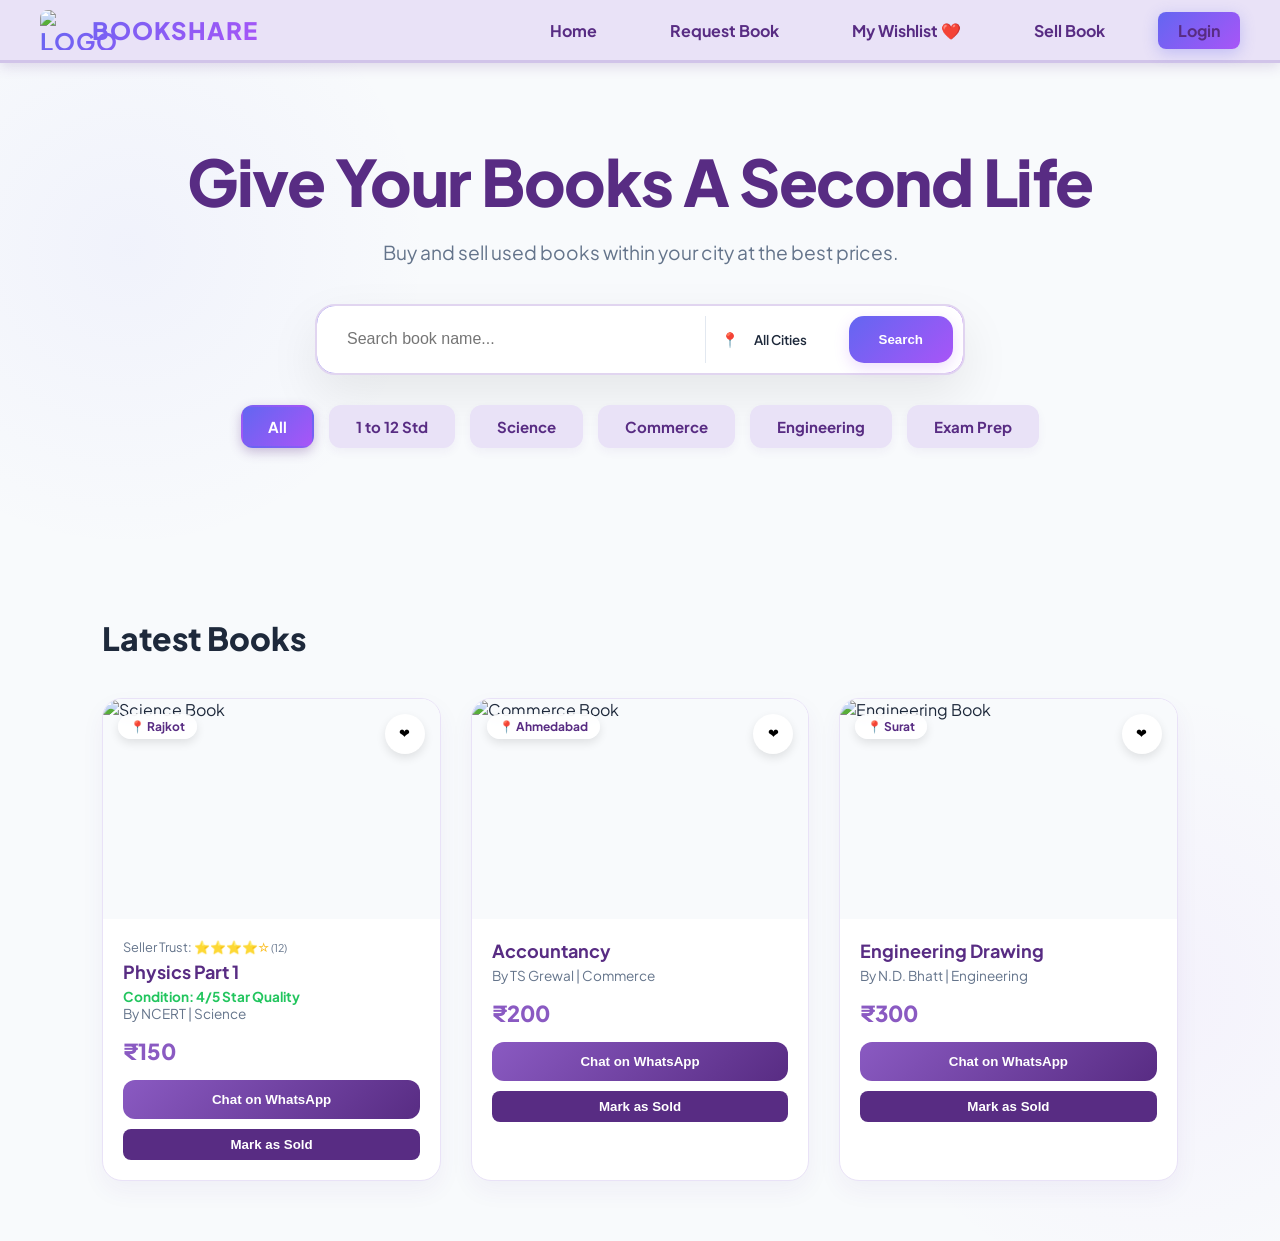
==== commit b8b5c401: "desing testing" ====
--- a/index.html
+++ b/index.html
@@ -1,207 +1,419 @@
 <!DOCTYPE html>
+
 <html lang="en">
+
 <head>
+
     <meta charset="UTF-8">
+
     <meta name="viewport" content="width=device-width, initial-scale=1.0">
+
     <title>BookShare | Buy & Sell Books</title>
+
     <link rel="stylesheet" href="style.css">
+
 </head>
+
 <body>
 
+
+
     <nav class="navbar">
-        <div class="logo">BOOKSHARE</div>
+
+        <div class="logo">
+    <img src="c:\Users\Krutika Borsaniya\Pictures\bookshare1.jpeg" alt="Logo" class="nav-logo">
+    <span>BOOKSHARE</span>
+</div>
+
         <div class="nav-links">
+
             <a href="index.html">Home</a>
+
             <a href="request.html">Request Book</a>
-            <a href="#" style="color: #ff4757;">My Wishlist ❤️</a> 
+
+            <a href="#" style="color: #ff4757;">My Wishlist ❤️</a>
+
             <a href="upload.html">Sell Book</a>
+
             <a href="login.html" class="login-btn">Login</a>
+
+            <a href="#" id="logoutLink" onclick="logoutUser()" style="display: none;">Logout</a>
+
         </div>
+
     </nav>
 
+
+
     <section class="hero">
+
         <h1>Give Your Books A Second Life</h1>
+
         <p>Buy and sell used books within your city at the best prices.</p>
-        
+
+       
+
         <div class="search-bar">
+
             <input type="text" id="bookSearch" onkeyup="liveSearch()" placeholder="Search book name...">
-            
+
+           
+
             <div class="location-filter">
+
                 <span class="loc-icon">📍</span>
+
                 <select id="city-select" onchange="cityFilter()">
+
                     <option value="all">All Cities</option>
+
                     <option value="rajkot">Rajkot</option>
+
                     <option value="ahmedabad">Ahmedabad</option>
+
                     <option value="surat">Surat</option>
+
                     <option value="baroda">Baroda</option>
+
                 </select>
+
             </div>
+
             <button>Search</button>
+
         </div>
 
+
+
         <div class="categories">
+
             <div class="cat-tag active-tag" onclick="filterBooks('all', this)">All</div>
-            <div class="cat-tag" onclick="filterBooks('school', this)">1 to 12 Std</div> 
+
+            <div class="cat-tag" onclick="filterBooks('school', this)">1 to 12 Std</div>
+
             <div class="cat-tag" onclick="filterBooks('science', this)">Science</div>
+
             <div class="cat-tag" onclick="filterBooks('commerce', this)">Commerce</div>
+
             <div class="cat-tag" onclick="filterBooks('engineering', this)">Engineering</div>
+
             <div class="cat-tag" onclick="filterBooks('exam', this)">Exam Prep</div>
+
         </div>
+
     </section>
 
+
+
     <div class="book-container">
-        <h2 class="section-title">Latest <span>Books</span></h2>
+
+        <h2 class="section-title">Latest Books</h2>
+
         <div class="book-grid" id="bookGrid">
-            
+
+           
+
             <div class="book-card" data-category="science">
+
                 <div class="book-img">
+
                     <img src="c:\Users\Krutika Borsaniya\Pictures\phi.jpg" alt="Science Book">
+
                     <button class="wishlist-btn" onclick="toggleWishlist(this, 'Physics Part 1')">❤</button>
-                </div>
+
+                </div>
+
                 <div class="book-info">
+
                     <div class="seller-rating" style="font-size: 0.8rem; color: #64748b; margin-bottom: 5px;">
+
                         Seller Trust: <span style="color: #fbbf24;">⭐⭐⭐⭐☆</span> <small>(12)</small>
+
                     </div>
+
                     <div class="location-badge">📍 Rajkot</div>
+
                     <h3>Physics Part 1</h3>
+
                     <p style="font-size: 0.85rem; color: #22c55e; font-weight: 700; margin-top: 5px;">Condition: 4/5 Star Quality</p>
+
                     <p class="author">By NCERT | Science</p>
+
                     <div class="price-row"><span class="price">₹150</span></div>
+
                     <button class="chat-btn" onclick="contactSeller('9100000000', 'Physics Part 1')">Chat on WhatsApp</button>
+
                     <button class="sold-btn" onclick="markAsSold(this)" style="margin-top: 10px; background: #64748b; color: white; border: none; padding: 8px; border-radius: 8px; cursor: pointer; width: 100%;">Mark as Sold</button>
-                </div>
+
+                </div>
+
             </div>
 
+
+
             <div class="book-card" data-category="commerce">
+
                 <div class="book-img">
+
                     <img src="c:\Users\Krutika Borsaniya\Pictures\commers.jpg" alt="Commerce Book">
+
                     <button class="wishlist-btn" onclick="toggleWishlist(this, 'Accountancy')">❤</button>
-                </div>
+
+                </div>
+
                 <div class="book-info">
+
                     <div class="location-badge">📍 Ahmedabad</div>
+
                     <h3>Accountancy</h3>
+
                     <p class="author">By TS Grewal | Commerce</p>
+
                     <div class="price-row"><span class="price">₹200</span></div>
+
                     <button class="chat-btn" onclick="contactSeller('9100000000', 'Accountancy')">Chat on WhatsApp</button>
+
                     <button class="sold-btn" onclick="markAsSold(this)" style="margin-top: 10px; background: #64748b; color: white; border: none; padding: 8px; border-radius: 8px; cursor: pointer; width: 100%;">Mark as Sold</button>
-                </div>
+
+                </div>
+
             </div>
 
+
+
             <div class="book-card" data-category="engineering">
+
                 <div class="book-img">
+
                     <img src="c:\Users\Krutika Borsaniya\Pictures\engineer book.jpg" alt="Engineering Book">
+
                     <button class="wishlist-btn" onclick="toggleWishlist(this, 'Engineering Drawing')">❤</button>
-                </div>
+
+                </div>
+
                 <div class="book-info">
+
                     <div class="location-badge">📍 Surat</div>
+
                     <h3>Engineering Drawing</h3>
+
                     <p class="author">By N.D. Bhatt | Engineering</p>
+
                     <div class="price-row"><span class="price">₹300</span></div>
+
                     <button class="chat-btn" onclick="contactSeller('9100000000', 'Engineering Drawing')">Chat on WhatsApp</button>
+
                     <button class="sold-btn" onclick="markAsSold(this)" style="margin-top: 10px; background: #64748b; color: white; border: none; padding: 8px; border-radius: 8px; cursor: pointer; width: 100%;">Mark as Sold</button>
-                </div>
+
+                </div>
+
             </div>
 
+
+
         </div>
+
     </div>
 
+
+
     <script>
+
         // ૧. બ્રાઉઝરમાં સાચવેલી નવી બુક્સ લોડ કરવા માટે
+
         function displaySavedBooks() {
-            const bookGrid = document.getElementById('bookGrid');
-            const savedBooks = JSON.parse(localStorage.getItem('myBooks')) || [];
-
-            savedBooks.forEach(book => {
-                const bookHTML = `
-                    <div class="book-card" data-category="${book.category}">
-                        <div class="book-img">
-                            <img src="https://via.placeholder.com/200x250?text=${encodeURIComponent(book.title)}" alt="Book">
-                            <button class="wishlist-btn" onclick="toggleWishlist(this, '${book.title}')">❤</button>
-                        </div>
-                        <div class="book-info">
-                            <div class="location-badge">📍 ${book.location}</div>
-                            <h3>${book.title}</h3>
-                            <p style="font-size: 0.85rem; color: #22c55e; font-weight: 700;">Condition: ${book.condition}/5⭐</p>
-                            <div class="price-row"><span class="price">₹${book.price}</span></div>
-                            <button class="chat-btn" onclick="contactSeller('${book.whatsapp}', '${book.title}')">Chat on WhatsApp</button>
-                            <button class="sold-btn" onclick="markAsSold(this)" style="margin-top: 10px; background: #64748b; color: white; border: none; padding: 8px; border-radius: 8px; cursor: pointer; width: 100%;">Mark as Sold</button>
-                        </div>
-                    </div>
-                `;
-                bookGrid.innerHTML += bookHTML;
+    const bookGrid = document.getElementById('bookGrid');
+    if (!bookGrid) return; 
+
+    const savedBooks = JSON.parse(localStorage.getItem('myBooks')) || [];
+
+    savedBooks.forEach((book, index) => {
+        const bookHTML = `
+            <div class="book-card" data-category="${book.category}">
+                <div class="book-img">
+                    <img src="https://via.placeholder.com/200x250?text=${encodeURIComponent(book.title)}" alt="Book">
+                    <button class="wishlist-btn" onclick="toggleWishlist(this, '${book.title}')">❤</button>
+                </div>
+                <div class="book-info">
+                    <div class="location-badge">📍 ${book.location}</div>
+                    <h3>${book.title}</h3>
+                    <div class="price-row"><span class="price">₹${book.price}</span></div>
+                    
+                    <button class="chat-btn" onclick="contactSeller('${book.whatsapp}', '${book.title}')">
+                        Chat on WhatsApp
+                    </button>
+                    
+                    <button class="sold-btn" onclick="markAsSold(this)" style="margin-top: 10px; background: #64748b; color: white; border: none; padding: 10px; border-radius: 12px; cursor: pointer; width: 100%; font-weight: 600;">
+                        Mark as Sold
+                    </button>
+
+                    <button class="delete-btn" onclick="deleteBook(${index})" style="margin-top: 10px; background: #e2e8f0; color: #475569; border: none; padding: 10px; border-radius: 12px; cursor: pointer; width: 100%; font-weight: 600; font-size: 14px;">
+                        Delete Listing 🗑️
+                    </button>
+                </div>
+            </div>
+        `;
+        bookGrid.innerHTML += bookHTML;
+    });
+}
+
+// બુક ડીલીટ કરવા માટેનું લોજિક
+function deleteBook(index) {
+    if (confirm("શું તમે આ બુકને લિસ્ટમાંથી કાઢી નાખવા માંગો છો?")) {
+        let books = JSON.parse(localStorage.getItem('myBooks')) || [];
+        books.splice(index, 1); // તે નંબરની બુક કાઢી નાખો
+        localStorage.setItem('myBooks', JSON.stringify(books)); // નવો ડેટા સાચવો
+        window.location.reload(); // પેજ રિફ્રેશ કરો
+    }
+}
+
+
+
+        // ૨. Live Search ફંક્શન (નામ પરથી બુક શોધવા)
+
+        function liveSearch() {
+
+            let input = document.getElementById('bookSearch').value.toLowerCase();
+
+            let cards = document.querySelectorAll('.book-card');
+
+           
+
+            cards.forEach(card => {
+
+                let title = card.querySelector('h3').innerText.toLowerCase();
+
+                if (title.includes(input)) {
+
+                    card.style.display = "block";
+
+                } else {
+
+                    card.style.display = "none";
+
+                }
+
             });
-        }
-
-        // ૨. Live Search ફંક્શન (નામ પરથી બુક શોધવા)
-        function liveSearch() {
-            let input = document.getElementById('bookSearch').value.toLowerCase();
+
+        }
+
+
+
+        // ૩. City Filter ફંક્શન
+
+        function cityFilter() {
+
+            let selectedCity = document.getElementById('city-select').value.toLowerCase();
+
             let cards = document.querySelectorAll('.book-card');
-            
+
+
+
             cards.forEach(card => {
-                let title = card.querySelector('h3').innerText.toLowerCase();
-                if (title.includes(input)) {
+
+                let location = card.querySelector('.location-badge').innerText.toLowerCase();
+
+                if (selectedCity === "all" || location.includes(selectedCity)) {
+
                     card.style.display = "block";
+
                 } else {
+
                     card.style.display = "none";
+
                 }
+
             });
-        }
-
-        // ૩. City Filter ફંક્શન
-        function cityFilter() {
-            let selectedCity = document.getElementById('city-select').value.toLowerCase();
-            let cards = document.querySelectorAll('.book-card');
-
-            cards.forEach(card => {
-                let location = card.querySelector('.location-badge').innerText.toLowerCase();
-                if (selectedCity === "all" || location.includes(selectedCity)) {
-                    card.style.display = "block";
+
+        }
+
+
+
+        // ૪. કેટેગરી ફિલ્ટર
+
+        function filterBooks(category, element) {
+
+            const books = document.querySelectorAll('.book-card');
+
+            const tags = document.querySelectorAll('.cat-tag');
+
+            tags.forEach(tag => tag.classList.remove('active-tag'));
+
+            element.classList.add('active-tag');
+
+            books.forEach(book => {
+
+                if (category === 'all' || book.getAttribute('data-category') === category) {
+
+                    book.style.display = 'block';
+
                 } else {
-                    card.style.display = "none";
+
+                    book.style.display = 'none';
+
                 }
+
             });
-        }
-
-        // ૪. કેટેગરી ફિલ્ટર
-        function filterBooks(category, element) {
-            const books = document.querySelectorAll('.book-card');
-            const tags = document.querySelectorAll('.cat-tag');
-            tags.forEach(tag => tag.classList.remove('active-tag'));
-            element.classList.add('active-tag');
-            books.forEach(book => {
-                if (category === 'all' || book.getAttribute('data-category') === category) {
-                    book.style.display = 'block';
-                } else {
-                    book.style.display = 'none';
-                }
-            });
-        }
+
+        }
+
+
 
         function contactSeller(num, name) {
+
             if(!num || num === 'undefined') { alert("WhatsApp number not found!"); return; }
+
             window.open(`https://wa.me/${num}?text=Hi, I want to buy ${name}`, '_blank');
-        }
+
+        }
+
+
 
         function toggleWishlist(btn, name) {
+
             btn.classList.toggle('active');
+
             if(btn.classList.contains('active')) alert(name + " added to Wishlist! ❤️");
-        }
+
+        }
+
+
 
         window.onload = displaySavedBooks;
+
     </script>
+
 <script>
+
     function markAsSold(btn) {
+
         // બટનની ઉપરનું કાર્ડ પકડો
+
         const card = btn.closest('.book-card');
-        
+
+       
+
         if (confirm("શું આ બુક વેચાઈ ગઈ છે?")) {
+
             card.classList.add('sold');
+
             btn.innerText = "SOLD OUT";
+
             btn.style.background = "#ff4757";
+
             btn.disabled = true;
+
             alert("બુક હવે Sold Out દેખાશે.");
-        }
+
+        }
+
     }
+// Mark as Sold બટન પછી આ લાઇન ઉમેરો
+<button class="delete-btn" onclick="deleteBook(${index})" style="margin-top: 10px; background: #e2e8f0; color: #475569; border: none; padding: 10px; border-radius: 12px; cursor: pointer; width: 100%; font-weight: 600; font-size: 14px; transition: 0.3s;">
+    Delete Listing 🗑️
+</button>
 </script>
+
 </body>
+
 </html>
--- a/style.css
+++ b/style.css
@@ -853,4 +853,351 @@
     border: 2px solid white;
     z-index: 100;
     border-radius: 5px;
-}+}
+.logo {
+    display: flex;
+    align-items: center;
+    gap: 10px; /* લોગો અને નામ વચ્ચેની જગ્યા */
+    font-weight: 700;
+    font-size: 24px;
+    color: #1e293b; /* તમારી થીમ મુજબનો ડાર્ક કલર */
+}
+
+.nav-logo {
+    width: 40px;  /* લોગોની પહોળાઈ */
+    height: 40px; /* લોગોની ઉંચાઈ */
+    object-fit: contain;
+    border-radius: 8px; /* જો લોગો ચોરસ હોય તો તેને થોડો રાઉન્ડ કરવા માટે */
+}
+.logo {
+    display: flex;
+    align-items: center;
+    gap: 10px;
+    font-weight: 700;
+    font-size: 24px;
+    
+    /* આ લાઈન લોગોના પર્પલ કલર સાથે મેચ થશે */
+    color: #2c2d77; /* આ એક સ્ટાન્ડર્ડ મોર્ડન પર્પલ (Indigo) છે */
+    
+    text-transform: uppercase; /* જો તમારે લખાણ Capital રાખવું હોય તો */
+    letter-spacing: 1px; /* પ્રોફેશનલ લુક માટે અક્ષરો વચ્ચે થોડી જગ્યા */
+}
+
+/* જો તમે ઈચ્છો તો 'SHARE' ને અલગ કલર આપી શકો છો */
+.logo span {
+    color: #2e2f70; /* આખું નામ પર્પલ થશે */
+}
+/* ૧. Mark as Sold બટન (ડાર્ક પર્પલ શેડ - લોગોના થડ જેવો) */
+.sold-btn {
+    background: #582C83 !important; /* ડાર્ક પર્પલ */
+    color: white !important;
+    border: none;
+    padding: 12px;
+    border-radius: 12px;
+    cursor: pointer;
+    width: 100%;
+    font-weight: 600;
+    margin-top: 10px;
+    transition: 0.3s;
+}
+
+.sold-btn:hover {
+    background: #452266 !important; /* થોડું વધુ ડાર્ક */
+}
+
+/* ૨. Delete Listing બટન (લાઇટ પર્પલ શેડ - લોગોના બહારના સર્કલ જેવો) */
+.delete-btn {
+    background: #E1D5F0 !important; /* લાઇટ પર્પલ */
+    color: #582C83 !important;      /* ડાર્ક પર્પલ ટેક્સ્ટ */
+    border: 1px solid #D1C4E9;
+    padding: 10px;
+    border-radius: 12px;
+    cursor: pointer;
+    width: 100%;
+    font-weight: 600;
+    font-size: 14px;
+    margin-top: 10px;
+    transition: 0.3s;
+}
+
+.delete-btn:hover {
+    background: #D1C4E9 !important;
+    color: #452266 !important;
+}
+
+/* ૩. પ્રાઇસ (કિંમત) નો કલર પણ લોગો મુજબ સેટ કરો */
+.price {
+    color: #582C83; 
+    font-weight: 800;
+    font-size: 1.5rem;
+}
+/* ૧. મેઈન હેડિંગ (Give Your Books A Second Life) માટે */
+.hero h1 {
+    color: #582C83 !important; /* ડાર્ક પર્પલ */
+    font-weight: 800; /* થોડા વધુ જાડા અક્ષર પ્રોફેશનલ લાગશે */
+}
+
+/* ૨. નેવબારમાં લોગોની બાજુમાં જે BOOKSHARE લખ્યું છે તેના માટે */
+.logo span {
+    color: #582C83 !important;
+    font-weight: 700;
+    letter-spacing: 1px; /* અક્ષરો વચ્ચે થોડી જગ્યા */
+}
+
+/* ૩. સર્ચ બારની બોર્ડરને પણ થોડી મેચ કરવા માટે (Optional) */
+.search-bar {
+    border: 2px solid #E1D5F0; /* લાઈટ પર્પલ બોર્ડર */
+}
+/* ૧. નેવબારનું બેકગ્રાઉન્ડ - જે હોમ પેજથી અલગ દેખાશે */
+.navbar {
+    background-color: #E9E2F7 !important; /* થોડો વધુ ડાર્ક અને રિચ લાઇટ પર્પલ */
+    padding: 10px 40px;
+    display: flex;
+    justify-content: space-between;
+    align-items: center;
+    /* નીચેની લાઇન અને શેડો નેવબારને અલગ પાડશે */
+    border-bottom: 3px solid #D1C4E9; 
+    box-shadow: 0 4px 12px rgba(88, 44, 131, 0.15); 
+    position: sticky;
+    top: 0;
+    z-index: 1000;
+}
+
+/* ૨. નેવબારની લિંક્સ */
+.nav-links a {
+    text-decoration: none;
+    color: #582C83 !important; /* ડાર્ક પર્પલ અક્ષર */
+    font-weight: 700;
+    padding: 8px 20px;
+    border-radius: 8px;
+    transition: all 0.3s ease;
+}
+
+/* ૩. હોવર ઇફેક્ટ - ડાર્ક બોક્સ */
+.nav-links a:hover {
+    background-color: #582C83 !important; /* ડાર્ક પર્પલ બોક્સ */
+    color: #ffffff !important; /* વ્હાઇટ અક્ષર */
+}
+
+/* ૪. લોગો અને ટેક્સ્ટને પ્રોપરલી સેન્ટર કરવા માટે */
+.logo {
+    display: flex;
+    align-items: center;
+    gap: 12px;
+}
+
+.logo span {
+    color: #582C83 !important;
+    font-size: 24px;
+    font-weight: 800;
+}
+/* ૧. કેટેગરી કન્ટેનર (બધા બટન્સની આજુબાજુની જગ્યા) */
+.categories {
+    display: flex;
+    justify-content: center;
+    gap: 15px;
+    margin-top: 30px;
+    flex-wrap: wrap;
+}
+
+/* ૨. કેટેગરી ટેગ્સ - Navbar જેવો લુક */
+.cat-tag {
+    background-color: #E9E2F7 !important; /* Navbar જેવો લાઈટ પર્પલ */
+    color: #582C83 !important;           /* ડાર્ક પર્પલ ફોન્ટ */
+    padding: 10px 25px;
+    border-radius: 12px;                  /* થોડા રાઉન્ડ ખૂણા */
+    cursor: pointer;
+    font-weight: 700;
+    font-size: 15px;
+    transition: all 0.3s ease;
+    border: 2px solid transparent;        /* સ્મૂધ ઇફેક્ટ માટે */
+    display: flex;
+    align-items: center;
+    box-shadow: 0 4px 10px rgba(88, 44, 131, 0.05); /* હળવો શેડો */
+}
+
+/* ૩. હોવર ઇફેક્ટ - Navbar જેવું ડાર્ક પર્પલ બોક્સ */
+.cat-tag:hover {
+    background-color: #582C83 !important; /* ડાર્ક પર્પલ બેકગ્રાઉન્ડ */
+    color: #ffffff !important;           /* વ્હાઇટ ફોન્ટ */
+    transform: translateY(-3px);          /* સહેજ ઉપર આવશે */
+    box-shadow: 0 6px 15px rgba(88, 44, 131, 0.2);
+}
+
+/* ૪. એક્ટિવ ટેગ (જ્યારે કોઈ કેટેગરી સિલેક્ટ થયેલી હોય) */
+.cat-tag.active-tag, .cat-tag.active {
+    background-color: #582C83 !important;
+    color: #ffffff !important;
+    box-shadow: 0 4px 12px rgba(88, 44, 131, 0.3);
+}
+/* ૧. બુક કાર્ડનો આખો લુક બદલવા માટે */
+.book-card {
+    background: #ffffff;
+    border-radius: 20px; /* વધુ રાઉન્ડ ખૂણા */
+    overflow: hidden;
+    border: 1px solid #E9E2F7; /* લાઈટ પર્પલ બોર્ડર */
+    box-shadow: 0 10px 25px rgba(88, 44, 131, 0.05); /* હળવો પર્પલ શેડો */
+    transition: all 0.4s cubic-bezier(0.175, 0.885, 0.32, 1.275); /* સ્મૂધ એનિમેશન */
+    position: relative;
+    display: flex;
+    flex-direction: column;
+}
+
+/* ૨. હોવર ઇફેક્ટ - કાર્ડ થોડું ઉપર આવશે અને શેડો ડાર્ક થશે */
+.book-card:hover {
+    transform: translateY(-12px);
+    box-shadow: 0 20px 40px rgba(88, 44, 131, 0.15);
+    border-color: #8A5AC2; /* બોર્ડર પર્પલ થશે */
+}
+
+/* ૩. બુક ઈમેજ સેક્શન */
+.book-img {
+    position: relative;
+    height: 220px;
+    overflow: hidden;
+}
+
+.book-img img {
+    width: 100%;
+    height: 100%;
+    object-fit: cover;
+    transition: transform 0.5s ease;
+}
+
+.book-card:hover .book-img img {
+    transform: scale(1.1); /* હોવર કરતા ઈમેજ ઝૂમ થશે */
+}
+
+/* ૪. લોકેશન બેજ (📍 Rajkot) - એકદમ મોર્ડન લુક */
+.location-badge {
+    position: absolute;
+    top: 15px;
+    left: 15px;
+    background: rgba(255, 255, 255, 0.9);
+    backdrop-filter: blur(5px);
+    padding: 5px 12px;
+    border-radius: 50px;
+    font-size: 12px;
+    font-weight: 700;
+    color: #582C83;
+    box-shadow: 0 4px 10px rgba(0,0,0,0.1);
+}
+
+/* ૫. બુકની વિગતો (Info Section) */
+.book-info {
+    padding: 20px;
+    text-align: left;
+}
+
+.book-info h3 {
+    font-size: 18px;
+    color: #582C83;
+    margin-bottom: 5px;
+    font-weight: 700;
+}
+
+.price-row {
+    margin: 15px 0;
+    display: flex;
+    align-items: center;
+    justify-content: space-between;
+}
+
+.price {
+    font-size: 22px;
+    color: #8A5AC2;
+    font-weight: 800;
+}
+
+/* ૬. વોટ્સએપ બટન - પર્પલ ગ્રેડિયન્ટ લુક */
+.chat-btn {
+    background: linear-gradient(135deg, #8A5AC2 0%, #582C83 100%) !important;
+    color: white !important;
+    border: none !important;
+    padding: 12px;
+    border-radius: 12px;
+    font-weight: 600;
+    cursor: pointer;
+    width: 100%;
+    transition: 0.3s;
+}
+
+.chat-btn:hover {
+    box-shadow: 0 8px 20px rgba(88, 44, 131, 0.3);
+    opacity: 0.9;
+}
+/* ૧. મેઈન હેડિંગ અને લખાણ (ડાર્ક પર્પલ) */
+.request-header h2, .request-header h1 {
+    color: #582C83 !important;
+}
+
+/* ૨. રિક્વેસ્ટ ફોર્મ કાર્ડ - પ્રીમિયમ લુક */
+.request-card {
+    background: #ffffff;
+    border: 1px solid #E9E2F7;
+    border-radius: 20px;
+    box-shadow: 0 10px 30px rgba(88, 44, 131, 0.08);
+}
+
+/* ૩. ઈનપુટ બોક્સ (Inputs & Select) */
+.input-group label {
+    color: #582C83;
+    font-weight: 700;
+}
+
+.input-group input, .input-group select {
+    border: 2px solid #F5F0FF !important;
+    background-color: #FBF9FF !important;
+    border-radius: 12px;
+    padding: 12px;
+    color: #582C83;
+    transition: 0.3s;
+}
+
+.input-group input:focus {
+    border-color: #8A5AC2 !important; /* ફોકસ કરતા મીડિયમ પર્પલ */
+    outline: none;
+    background-color: #ffffff !important;
+}
+
+/* ૪. Post Request બટન (ગ્રેડિયન્ટ પર્પલ) */
+.post-btn, .request-submit {
+    background: linear-gradient(135deg, #8A5AC2 0%, #582C83 100%) !important;
+    color: white !important;
+    border-radius: 12px;
+    font-weight: 700;
+    padding: 15px;
+    border: none;
+    box-shadow: 0 5px 15px rgba(88, 44, 131, 0.2);
+}
+
+/* ૫. જમણી બાજુના રિક્વેસ્ટ લિસ્ટ કાર્ડ્સ */
+.recent-requests h3 {
+    color: #582C83;
+}
+
+.request-item {
+    background: #ffffff;
+    border: 1px solid #F5F0FF;
+    border-left: 5px solid #8A5AC2; /* સાઈડમાં પર્પલ બોર્ડર */
+    border-radius: 15px;
+    margin-bottom: 15px;
+    padding: 15px;
+    transition: 0.3s;
+}
+
+.request-item:hover {
+    transform: translateX(5px);
+    box-shadow: 0 5px 15px rgba(88, 44, 131, 0.1);
+}
+
+/* ૬. Waiting Badge - લોગોની લાઈટ થીમ મુજબ */
+.waiting-badge {
+    background: #E1D5F0 !important; /* લાઈટ પર્પલ */
+    color: #582C83 !important;      /* ડાર્ક પર્પલ ટેક્સ્ટ */
+    font-weight: 800;
+    padding: 5px 12px;
+    border-radius: 50px;
+    font-size: 11px;
+    text-transform: uppercase;
+}
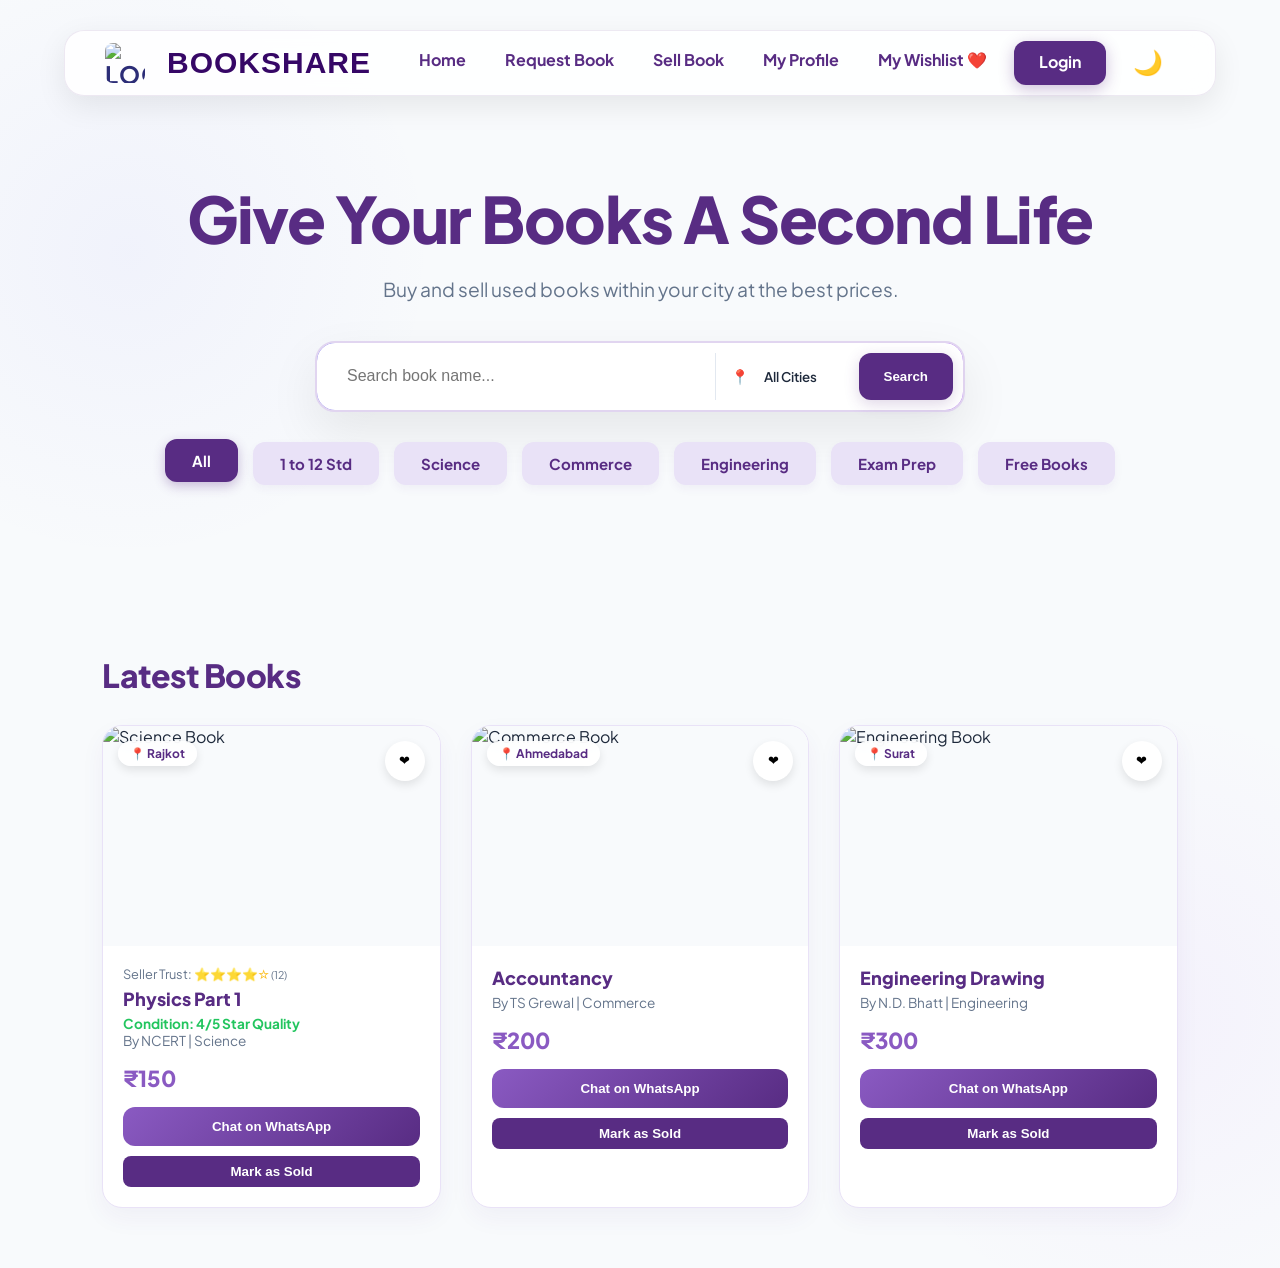
==== commit 46748b67: "samll cheng,free book button add" ====
--- a/index.html
+++ b/index.html
@@ -20,10 +20,15 @@
 
     <nav class="navbar">
 
-        <div class="logo">
-    <img src="c:\Users\Krutika Borsaniya\Pictures\bookshare1.jpeg" alt="Logo" class="nav-logo">
-    <span>BOOKSHARE</span>
-</div>
+        <div class="logo" style="display: flex; align-items: center;">
+
+            <img src="c:\Users\Krutika Borsaniya\Pictures\bookshare1.jpeg" alt="Logo" class="nav-logo">
+
+            <span style="color: #360766 !important; font-weight: 800 !important; font-size: 30px !important; margin-left: 10px; font-family: sans-serif; display: inline-block;">BOOKSHARE</span>
+
+        </div>
+
+
 
         <div class="nav-links">
 
@@ -31,14 +36,22 @@
 
             <a href="request.html">Request Book</a>
 
+            <a href="upload.html">Sell Book</a>
+
+            <a href="dashboard.html">My Profile</a>
+
             <a href="#" style="color: #ff4757;">My Wishlist ❤️</a>
 
-            <a href="upload.html">Sell Book</a>
-
-            <a href="login.html" class="login-btn">Login</a>
+           
+
+            <a href="login.html" class="login-btn" style="color: #ffffff !important; background-color: #582C83 !important; padding: 10px 25px !important; border-radius: 12px !important; text-decoration: none !important; font-weight: 700 !important; display: inline-block !important;">Login</a>
 
             <a href="#" id="logoutLink" onclick="logoutUser()" style="display: none;">Logout</a>
 
+            <button onclick="toggleDarkMode()" id="darkModeBtn" style="background: none; border: none; font-size: 1.5rem; cursor: pointer; margin-right: 15px;">🌙</button>
+
+           
+
         </div>
 
     </nav>
@@ -98,6 +111,7 @@
             <div class="cat-tag" onclick="filterBooks('engineering', this)">Engineering</div>
 
             <div class="cat-tag" onclick="filterBooks('exam', this)">Exam Prep</div>
+           <div class="cat-tag" style="background: #582C83; color: white;" onclick="filterBooks('free', this)"> Free Books</div> 
 
         </div>
 
@@ -214,206 +228,182 @@
         </div>
 
     </div>
-
-
-
+    
     <script>
-
-        // ૧. બ્રાઉઝરમાં સાચવેલી નવી બુક્સ લોડ કરવા માટે
-
         function displaySavedBooks() {
-    const bookGrid = document.getElementById('bookGrid');
-    if (!bookGrid) return; 
-
-    const savedBooks = JSON.parse(localStorage.getItem('myBooks')) || [];
-
-    savedBooks.forEach((book, index) => {
-        const bookHTML = `
-            <div class="book-card" data-category="${book.category}">
-                <div class="book-img">
-                    <img src="https://via.placeholder.com/200x250?text=${encodeURIComponent(book.title)}" alt="Book">
-                    <button class="wishlist-btn" onclick="toggleWishlist(this, '${book.title}')">❤</button>
-                </div>
-                <div class="book-info">
-                    <div class="location-badge">📍 ${book.location}</div>
-                    <h3>${book.title}</h3>
-                    <div class="price-row"><span class="price">₹${book.price}</span></div>
-                    
-                    <button class="chat-btn" onclick="contactSeller('${book.whatsapp}', '${book.title}')">
-                        Chat on WhatsApp
-                    </button>
-                    
-                    <button class="sold-btn" onclick="markAsSold(this)" style="margin-top: 10px; background: #64748b; color: white; border: none; padding: 10px; border-radius: 12px; cursor: pointer; width: 100%; font-weight: 600;">
-                        Mark as Sold
-                    </button>
-
-                    <button class="delete-btn" onclick="deleteBook(${index})" style="margin-top: 10px; background: #e2e8f0; color: #475569; border: none; padding: 10px; border-radius: 12px; cursor: pointer; width: 100%; font-weight: 600; font-size: 14px;">
-                        Delete Listing 🗑️
-                    </button>
-                </div>
-            </div>
-        `;
-        bookGrid.innerHTML += bookHTML;
-    });
-}
-
-// બુક ડીલીટ કરવા માટેનું લોજિક
-function deleteBook(index) {
-    if (confirm("શું તમે આ બુકને લિસ્ટમાંથી કાઢી નાખવા માંગો છો?")) {
-        let books = JSON.parse(localStorage.getItem('myBooks')) || [];
-        books.splice(index, 1); // તે નંબરની બુક કાઢી નાખો
-        localStorage.setItem('myBooks', JSON.stringify(books)); // નવો ડેટા સાચવો
-        window.location.reload(); // પેજ રિફ્રેશ કરો
-    }
-}
-
-
-
-        // ૨. Live Search ફંક્શન (નામ પરથી બુક શોધવા)
+            const bookGrid = document.getElementById('bookGrid');
+            if (!bookGrid) return; 
+
+            const savedBooks = JSON.parse(localStorage.getItem('myBooks')) || [];
+
+            savedBooks.forEach((book, index) => {
+                const bookHTML = `
+                    <div class="book-card" data-category="${book.category}">
+                        <div class="book-img">
+                            <img src="https://via.placeholder.com/200x250?text=${encodeURIComponent(book.title)}" alt="Book">
+                            <button class="wishlist-btn" onclick="toggleWishlist(this, '${book.title}')">❤</button>
+                        </div>
+                        <div class="book-info">
+                            <div class="location-badge">📍 ${book.location}</div>
+                            <h3>${book.title}</h3>
+                            <div class="price-row"><span class="price">₹${book.price}</span></div>
+                            
+                            <button class="chat-btn" onclick="contactSeller('${book.whatsapp}', '${book.title}')">
+                                Chat on WhatsApp
+                            </button>
+                            
+                            <button class="sold-btn" onclick="markAsSold(this)" style="margin-top: 10px; background: #64748b; color: white; border: none; padding: 10px; border-radius: 12px; cursor: pointer; width: 100%; font-weight: 600;">
+                                Mark as Sold
+                            </button>
+
+                            <button class="delete-btn" onclick="deleteBook(${index})" style="margin-top: 10px; background: #e2e8f0; color: #475569; border: none; padding: 10px; border-radius: 12px; cursor: pointer; width: 100%; font-weight: 600; font-size: 14px;">
+                                Delete Listing 🗑️
+                            </button>
+                        </div>
+                    </div>
+                `;
+                bookGrid.innerHTML += bookHTML;
+            });
+        }
+
+        function displaySavedBooks() {
+            const bookGrid = document.getElementById('bookGrid');
+            if (!bookGrid) return; 
+
+            const savedBooks = JSON.parse(localStorage.getItem('myBooks')) || [];
+
+            savedBooks.forEach((book, index) => {
+                // --- ઉમેરેલી લાઈન: પ્રાઈસ ચેક કરવા માટે ---
+                const isFree = (book.price == 0 || String(book.price).toLowerCase() === 'free');
+
+                const bookHTML = `
+    <div class="book-card" data-category="${book.category}" style="position: relative; border: ${isFree ? '2px solid #582C83' : '1px solid #eee'};">
+        
+        <div class="location-badge" style="position: absolute; top: 10px; left: 10px; z-index: 20;">📍 ${book.location}</div>
+
+        <div class="book-img">
+            <img src="https://via.placeholder.com/200x250?text=${encodeURIComponent(book.title)}" alt="Book">
+            <button class="wishlist-btn" onclick="toggleWishlist(this, '${book.title}')">❤</button>
+        </div>
+
+        <div class="book-info" style="position: relative;"> 
+            
+            ${isFree ? '<span style="background: #582C83; color: white; padding: 4px 10px; border-radius: 5px; font-size: 0.75rem; font-weight: 800; position: absolute; top: 10px; right: 10px; z-index: 10;">🎁 FREE</span>' : ''}
+
+            <h3 style="margin-top: 5px;">${book.title}</h3>
+            
+            <div class="price-row"><span class="price">${isFree ? 'FREE' : '₹' + book.price}</span></div>
+            
+            <button class="chat-btn" onclick="contactSeller('${book.whatsapp}', '${book.title}')">
+                Chat on WhatsApp
+            </button>
+            
+            <button class="sold-btn" onclick="markAsSold(this)" style="margin-top: 10px; background: #64748b; color: white; border: none; padding: 10px; border-radius: 12px; cursor: pointer; width: 100%; font-weight: 600;">
+                Mark as Sold
+            </button>
+
+            <button class="delete-btn" onclick="deleteBook(${index})" style="margin-top: 10px; background: #e2e8f0; color: #475569; border: none; padding: 10px; border-radius: 12px; cursor: pointer; width: 100%; font-weight: 600; font-size: 14px;">
+                Delete Listing 🗑️
+            </button>
+        </div>
+    </div>
+`;
+                bookGrid.innerHTML += bookHTML;
+            });
+        }
+
+        function deleteBook(index) {
+            if (confirm("Are you sure you want to remove this book from the listing?")) {
+                let books = JSON.parse(localStorage.getItem('myBooks')) || [];
+                books.splice(index, 1);
+                localStorage.setItem('myBooks', JSON.stringify(books));
+                window.location.reload();
+            }
+        }
 
         function liveSearch() {
-
             let input = document.getElementById('bookSearch').value.toLowerCase();
-
             let cards = document.querySelectorAll('.book-card');
-
-           
-
             cards.forEach(card => {
-
                 let title = card.querySelector('h3').innerText.toLowerCase();
-
-                if (title.includes(input)) {
-
-                    card.style.display = "block";
-
+                card.style.display = title.includes(input) ? "block" : "none";
+            });
+        }
+
+        function cityFilter() {
+            let selectedCity = document.getElementById('city-select').value.toLowerCase();
+            let cards = document.querySelectorAll('.book-card');
+            cards.forEach(card => {
+                let location = card.querySelector('.location-badge').innerText.toLowerCase();
+                card.style.display = (selectedCity === "all" || location.includes(selectedCity)) ? "block" : "none";
+            });
+        }
+
+        // --- સુધારેલું ફંક્શન: Free Books ફિલ્ટર કરવા માટે ---
+        function filterBooks(category, element) {
+            const books = document.querySelectorAll('.book-card');
+            const tags = document.querySelectorAll('.cat-tag');
+            tags.forEach(tag => tag.classList.remove('active-tag'));
+            element.classList.add('active-tag');
+            
+            books.forEach(book => {
+                const priceText = book.querySelector('.price').innerText;
+                const isFreeBook = priceText.includes('FREE');
+
+                if (category === 'all') {
+                    book.style.display = 'block';
+                } else if (category === 'free') {
+                    book.style.display = isFreeBook ? 'block' : 'none';
                 } else {
-
-                    card.style.display = "none";
-
+                    book.style.display = (book.getAttribute('data-category') === category) ? 'block' : 'none';
                 }
-
             });
-
-        }
-
-
-
-        // ૩. City Filter ફંક્શન
-
-        function cityFilter() {
-
-            let selectedCity = document.getElementById('city-select').value.toLowerCase();
-
-            let cards = document.querySelectorAll('.book-card');
-
-
-
-            cards.forEach(card => {
-
-                let location = card.querySelector('.location-badge').innerText.toLowerCase();
-
-                if (selectedCity === "all" || location.includes(selectedCity)) {
-
-                    card.style.display = "block";
-
-                } else {
-
-                    card.style.display = "none";
-
-                }
-
-            });
-
-        }
-
-
-
-        // ૪. કેટેગરી ફિલ્ટર
-
-        function filterBooks(category, element) {
-
-            const books = document.querySelectorAll('.book-card');
-
-            const tags = document.querySelectorAll('.cat-tag');
-
-            tags.forEach(tag => tag.classList.remove('active-tag'));
-
-            element.classList.add('active-tag');
-
-            books.forEach(book => {
-
-                if (category === 'all' || book.getAttribute('data-category') === category) {
-
-                    book.style.display = 'block';
-
-                } else {
-
-                    book.style.display = 'none';
-
-                }
-
-            });
-
-        }
-
-
+        }
 
         function contactSeller(num, name) {
-
             if(!num || num === 'undefined') { alert("WhatsApp number not found!"); return; }
-
             window.open(`https://wa.me/${num}?text=Hi, I want to buy ${name}`, '_blank');
-
-        }
-
-
+        }
 
         function toggleWishlist(btn, name) {
-
             btn.classList.toggle('active');
-
             if(btn.classList.contains('active')) alert(name + " added to Wishlist! ❤️");
-
-        }
-
-
+        }
+
+        function markAsSold(btn) {
+            const card = btn.closest('.book-card');
+            if (confirm("Has this book been sold?")) {
+                card.classList.add('sold');
+                btn.innerText = "SOLD OUT";
+                btn.style.background = "#ff4757";
+                btn.disabled = true;
+                alert("The book will now be shown as Sold Out.");
+            }
+        }
 
         window.onload = displaySavedBooks;
 
+        function toggleDarkMode() {
+            const body = document.body;
+            const btn = document.getElementById('darkModeBtn');
+            body.classList.toggle('dark-theme');
+            if (body.classList.contains('dark-theme')) {
+                btn.innerText = "☀️";
+                localStorage.setItem('theme', 'dark');
+            } else {
+                btn.innerText = "🌙";
+                localStorage.setItem('theme', 'light');
+            }
+        }
+
+        window.addEventListener('DOMContentLoaded', () => {
+            if (localStorage.getItem('theme') === 'dark') {
+                document.body.classList.add('dark-theme');
+                document.getElementById('darkModeBtn').innerText = "☀️";
+            }
+        });
     </script>
-
-<script>
-
-    function markAsSold(btn) {
-
-        // બટનની ઉપરનું કાર્ડ પકડો
-
-        const card = btn.closest('.book-card');
-
-       
-
-        if (confirm("શું આ બુક વેચાઈ ગઈ છે?")) {
-
-            card.classList.add('sold');
-
-            btn.innerText = "SOLD OUT";
-
-            btn.style.background = "#ff4757";
-
-            btn.disabled = true;
-
-            alert("બુક હવે Sold Out દેખાશે.");
-
-        }
-
-    }
-// Mark as Sold બટન પછી આ લાઇન ઉમેરો
-<button class="delete-btn" onclick="deleteBook(${index})" style="margin-top: 10px; background: #e2e8f0; color: #475569; border: none; padding: 10px; border-radius: 12px; cursor: pointer; width: 100%; font-weight: 600; font-size: 14px; transition: 0.3s;">
-    Delete Listing 🗑️
-</button>
-</script>
-
+    <script src="theme.js"></script>
+    
 </body>
-
 </html>
--- a/style.css
+++ b/style.css
@@ -41,14 +41,22 @@
     z-index: 1000;
 }
 
+/* ૧. લોગો ટેક્સ્ટ ફિક્સ - જે હવે આપણી પર્પલ થીમ પકડશે */
 .logo {
+    display: flex;
+    align-items: center;
     font-size: 1.6rem;
     font-weight: 800;
-    background: var(--primary-gradient);
-    -webkit-background-clip: text;
-    -webkit-text-fill-color: transparent; /* લોગો કલરફુલ ગ્રેડિયન્ટમાં */
-}
-
+    /* અહીંથી Gradient અને Transparent કાઢી નાખ્યું છે જેથી આપણે આપેલો કલર દેખાય */
+}
+
+/* લોગોની અંદરના span (BOOKSHARE) માટે */
+.logo span {
+    color: #582C83 !important; /* ડાર્ક પર્પલ */
+    -webkit-text-fill-color: initial !important; /* ટ્રાન્સપરન્ટ ઇફેક્ટ દૂર કરી */
+    background: none !important;
+    font-size: 30px !important;
+}
 .nav-links a {
     color: var(--text-muted);
     text-decoration: none;
@@ -130,7 +138,6 @@
     cursor: pointer;
     box-shadow: 0 5px 15px rgba(168, 85, 247, 0.2);
 }
-
 /* --- Colorful Category Tags --- */
 .categories {
     display: flex;
@@ -141,30 +148,38 @@
 }
 
 .cat-tag {
-    background: white;
+    background: white !important;
     padding: 12px 25px;
     border-radius: 100px;
     font-weight: 600;
     font-size: 0.9rem;
-    color: var(--text-muted);
+    color: #64748b !important; /* Text Muted Color */
     border: 1px solid #e2e8f0;
     transition: 0.4s;
     cursor: pointer;
 }
 
-/* દરેક કેટેગરીને અલગ કલરની ઈફેક્ટ આપવા */
+/* જે બટન સિલેક્ટ થયેલું હોય (Active) તેના માટે ખાસ પર્પલ કલર */
+.cat-tag.active-tag {
+    background: #582C83 !important; /* આપણી પર્પલ થીમ */
+    color: white !important;
+    border-color: #582C83 !important;
+    transform: translateY(-3px);
+    box-shadow: 0 8px 15px rgba(88, 44, 131, 0.3);
+}
+
+/* માઉસ ઉપર જાય ત્યારે થતી ઇફેક્ટ */
 .cat-tag:hover {
     transform: translateY(-5px);
-    color: white;
-    background: var(--primary-gradient);
-    box-shadow: 0 10px 20px rgba(99, 102, 241, 0.2);
-    border-color: transparent;
-}
+    color: #582C83 !important; /* હોવર પર લખાણ પર્પલ થશે */
+    border-color: #582C83 !important;
+    background: #f5f3ff !important; /* આછો પર્પલ બેકગ્રાઉન્ડ */
+}
+
 /* --- Book Display Section --- */
 .book-container {
     padding: 60px 8%;
 }
-
 .section-title {
     font-size: 2rem;
     font-weight: 800;
@@ -1201,3 +1216,553 @@
     font-size: 11px;
     text-transform: uppercase;
 }
+/* ૧. મેઈન હેડિંગ (Latest Books) માટે */
+.section-title {
+    color: #582C83 !important; /* લોગોના થડ જેવો ડાર્ક પર્પલ */
+    font-size: 32px;
+    font-weight: 800;
+    text-align: left;
+    margin-bottom: 30px;
+    letter-spacing: -0.5px;
+}
+
+/* ૨. જો તમારે 'Books' શબ્દને થોડો લાઈટ પર્પલ રાખવો હોય (ઓપ્શનલ) */
+.section-title span {
+    color: #8A5AC2 !important; /* લોગોના પાંદડા જેવો પર્પલ */
+}
+/* ૧. 'List Your Book' હેડિંગ માટે (Upload Page) */
+.upload-card h1, .upload-container h2 {
+    color: #582C83 !important; /* લોગોના થડ જેવો ડાર્ક પર્પલ */
+    font-weight: 800;
+    text-align: center;
+}
+
+/* ૨. જો તમે 'Book' શબ્દને અલગ પર્પલ શેડ આપવા માંગતા હોવ */
+.upload-card h1 span {
+    color: #8A5AC2 !important; /* લોગોના પાંદડા જેવો પર્પલ */
+}
+
+/* ૩. હેડિંગની નીચેનું નાનું લખાણ (Fill in the details...) */
+.upload-card p {
+    color: #582C83;
+    opacity: 0.7;
+    text-align: center;
+}/* ૧. મેઈન બટન (Post Listing, Submit, વગેરે) */
+.submit-btn, .post-btn, .upload-submit-btn, .login-submit {
+    /* લોગોની થીમ મુજબનો પર્પલ ગ્રેડિયન્ટ */
+    background: linear-gradient(135deg, #8A5AC2 0%, #582C83 100%) !important;
+    color: white !important;
+    border: none !important;
+    padding: 15px 25px;
+    border-radius: 12px; /* પ્રોફેશનલ રાઉન્ડ ખૂણા */
+    font-weight: 700;
+    font-size: 16px;
+    cursor: pointer;
+    transition: all 0.3s ease;
+    box-shadow: 0 4px 15px rgba(88, 44, 131, 0.2);
+    display: block;
+    width: 100%;
+    text-align: center;
+}
+
+/* ૨. હોવર ઇફેક્ટ (Hover Effect) - નેવબાર જેવું ડાર્ક બોક્સ */
+.submit-btn:hover, .post-btn:hover, .upload-submit-btn:hover {
+    background: #582C83 !important; /* પૂરેપૂરું ડાર્ક પર્પલ */
+    transform: translateY(-2px); /* સહેજ ઉપર આવશે */
+    box-shadow: 0 8px 20px rgba(88, 44, 131, 0.35);
+}
+
+/* ૩. બટન ક્લિક થાય ત્યારે (Active State) */
+.submit-btn:active {
+    transform: scale(0.98);
+}/* આ કોડને તમારી CSS ફાઈલમાં સૌથી નીચે પેસ્ટ કરો */
+.post-btn, .submit-btn, .upload-submit-btn, button[type="submit"] {
+    background-color: #6D3FAD !important; /* તમારો માંગેલો પર્પલ */
+    background-image: none !important;    /* જો જૂનો ગ્રેડિયન્ટ હોય તો કાઢી નાખશે */
+    color: white !important;
+    border-radius: 15px !important;
+    border: none !important;
+}
+/* ૧. 'Create Account' મેઈન હેડિંગ માટે */
+.signup-container h2, .auth-header h2 {
+    color: #582C83 !important; /* લોગોના થડ જેવો ડાર્ક પર્પલ */
+    font-weight: 800;
+    font-size: 32px;
+    margin-bottom: 8px;
+}
+
+/* ૨. નીચેનું નાનું લખાણ અને 'BOOKSHARE' નામ માટે */
+.signup-container p, .auth-header p {
+    color: #582C83;
+    opacity: 0.8;
+}
+
+/* ૩. ખાસ 'BOOKSHARE' લખાણને હાઈલાઈટ કરવા માટે */
+.signup-container p span, .auth-header p strong {
+    color: #8A5AC2 !important; /* મીડિયમ પર્પલ */
+    font-weight: 700;
+}
+
+/* ૪. Signup પેજના ઈનપુટ લેબલ્સ (Name, Email, etc.) */
+.signup-form label {
+    color: #582C83 !important;
+    font-weight: 600;
+}
+
+/* ૫. Signup બટન (તમારા ફેવરિટ પર્પલ શેડમાં) */
+.signup-btn {
+    background-color: #6D3FAD !important;
+    color: white !important;
+    border-radius: 15px !important;
+    font-weight: 700;
+    border: none;
+    padding: 14px;
+    box-shadow: 0 4px 12px rgba(109, 63, 173, 0.2);
+}
+/* ૧. 'Welcome Back' મેઈન હેડિંગ માટે */
+.login-container h2, .welcome-text {
+    color: #582C83 !important; /* લોગોના થડ જેવો ડાર્ક પર્પલ */
+    font-weight: 800;
+    font-size: 32px;
+}
+
+/* ૨. 'Forgot Password?' અને 'Create Account' લિંક્સ માટે */
+.forgot-password, .create-account-link {
+    color: #6D3FAD !important; /* તમારો પસંદ કરેલો બટન પર્પલ કલર */
+    font-weight: 600;
+    text-decoration: none;
+}
+
+.forgot-password:hover, .create-account-link:hover {
+    color: #582C83 !important;
+    text-decoration: underline;
+}
+
+/* ૩. 'Login' બટનને પણ પેલા બીજા બટન્સ જેવો જ કલર આપવા માટે */
+.login-btn {
+    background-color: #6D3FAD !important;
+    color: white !important;
+    border-radius: 15px !important;
+    font-weight: 700;
+    border: none;
+    padding: 14px;
+    box-shadow: 0 4px 12px rgba(109, 63, 173, 0.2);
+    cursor: pointer;
+    transition: 0.3s;
+}
+
+.login-btn:hover {
+    background-color: #582C83 !important;
+    transform: translateY(-2px);
+}
+/* ૧. મેઈન હેડિંગ (Can't find your Book?) માટે */
+.request-header h2, .request-header h1 {
+    color: #582C83 !important; /* લોગોના થડ જેવો ડાર્ક પર્પલ */
+    font-weight: 800;
+}
+
+/* ૨. રિક્વેસ્ટ ફોર્મની અંદરના ટાઇટલ (Post New Request) માટે */
+.request-card h3, .post-request-title {
+    color: #582C83 !important;
+    font-weight: 700;
+}
+
+/* ૩. ઈનપુટ ફીલ્ડ્સના લેબલ્સ (Book Name, Category, Your City) */
+.input-group label, .form-label {
+    color: #582C83 !important; /* અત્યારે જે બ્લેક છે તેને પર્પલ કરશે */
+    font-weight: 700;
+}
+
+/* ૪. જમણી બાજુના લિસ્ટનું હેડિંગ (Recent Requests) */
+.recent-requests h3 {
+    color: #582C83 !important;
+    font-weight: 700;
+}
+
+/* ૫. રિક્વેસ્ટ લિસ્ટમાં બુકનું નામ (Organic Chemistry વગેરે) */
+.request-item h4, .request-book-name {
+    color: #582C83 !important;
+    font-weight: 700;
+}
+
+/* ૬. રિક્વેસ્ટ કરનારનું નામ અને શહેર (Requested by...) */
+.request-info {
+    color: #582C83;
+    opacity: 0.8; /* થોડું હળવું પર્પલ જે પ્રોફેશનલ લાગશે */
+}
+/* ૧. રિક્વેસ્ટ પેજના બધા જ હેડિંગ્સ (બધા જ શક્ય ક્લાસ સાથે) */
+.request-card h3, 
+.recent-requests h3, 
+.request-item h4, 
+.post-request-title, 
+.request-book-title, 
+h3, h4 {
+    color: #582C83 !important; /* ડાર્ક પર્પલ */
+    font-weight: 800 !important;
+}
+
+/* ૨. રિક્વેસ્ટ પેજના લેબલ્સ (Book Name, Category, City) */
+.input-group label, 
+.form-group label, 
+label {
+    color: #582C83 !important;
+    font-weight: 700 !important;
+}
+
+/* ૩. રિક્વેસ્ટમાં જે 'Waiting' લખેલું આવે છે તેના માટે */
+.waiting-badge, .status-waiting {
+    background-color: #E9E2F7 !important;
+    color: #582C83 !important;
+    border: 1px solid #D1C4E9 !important;
+}
+.logo span {
+    color: #582C83 !important; /* ડાર્ક પર્પલ લોગો થીમ મુજબ */
+    font-weight: 800 !important;
+    font-size: 22px;
+        letter-spacing: 1px;
+    font-family: 'Montserrat', sans-serif; /* જો તમે આ ફોન્ટ વાપરતા હોવ તો */
+}
+/* ૧. Search Button (Search Bar ની અંદરનું બટન) */
+.search-bar button {
+    background: #582C83 !important; /* આપણો પર્પલ કલર */
+    color: white !important;
+    border: none !important;
+    padding: 10px 25px !important;
+    border-radius: 12px !important;
+    font-weight: 700 !important;
+    cursor: pointer;
+    transition: 0.3s;
+    box-shadow: 0 4px 15px rgba(88, 44, 131, 0.2) !important;
+}
+
+.search-bar button:hover {
+    background: #4b0082 !important; /* હોવર પર થોડું વધારે ડાર્ક */
+    transform: scale(1.05); /* થોડું મોટું થશે */
+}
+
+/* ૨. Login Button (Navbar માં જમણી બાજુ) */
+.login-btn {
+    background: #582C83 !important; /* આપણો પર્પલ કલર */
+    color: white !important;
+    padding: 10px 25px !important;
+    border-radius: 12px !important;
+    font-weight: 700 !important;
+    text-decoration: none !important;
+    transition: 0.3s;
+    box-shadow: 0 4px 15px rgba(88, 44, 131, 0.3) !important;
+    display: inline-block;
+}
+
+.login-btn:hover {
+    background: #4b0082 !important;
+    box-shadow: 0 6px 20px rgba(88, 44, 131, 0.4) !important;
+    transform: translateY(-2px);
+}
+.navbar {
+    display: flex;
+    justify-content: space-between;
+    align-items: center;
+    
+    /* આ ફેરફાર તેને ફ્લોટિંગ બનાવશે */
+    width: 90%;             /* આખી સ્ક્રીન કરતા થોડો નાનો */
+    margin: 20px auto;      /* ઉપરથી નીચે આવશે અને વચ્ચે (Center) રહેશે */
+    padding: 15px 5%;
+    
+    background: rgba(255, 255, 255, 0.85) !important; /* કાચ જેવી ઇફેક્ટ */
+    backdrop-filter: blur(15px) !important;           /* બ્લર ઇફેક્ટ */
+    
+    border-radius: 20px !important;    /* ખૂણાઓથી ગોળાકાર */
+    border: 1px solid rgba(88, 44, 131, 0.1) !important; /* હળવી પર્પલ બોર્ડર */
+    
+    position: sticky;
+    top: 20px;              /* સ્ક્રીનની એકદમ ઉપર નહીં ચોંટે, થોડી જગ્યા રાખશે */
+    z-index: 1000;
+    
+    box-shadow: 0 10px 30px rgba(0, 0, 0, 0.08) !important; /* પ્રીમિયમ શેડો */
+}
+.navbar {
+    width: 90%;
+    margin: 10px auto !important; /* ઉપરથી માર્જિન ઓછું કરી નાખો */
+    position: fixed;            /* તેને ફિક્સ રાખવા માટે */
+    top: 0;
+    left: 50%;
+    transform: translateX(-50%); /* આનાથી તે બરાબર સેન્ટરમાં રહેશે */
+    z-index: 1000;
+}
+.signup-container {
+    display: flex;
+    justify-content: center; /* આજુ-બાજુથી સેન્ટર */
+    align-items: center;     /* ઉપર-નીચેથી સેન્ટર */
+    min-height: 100vh;       /* આખી સ્ક્રીન જેટલી હાઈટ */
+    padding-top: 80px;       /* Navbar ની નીચે જગ્યા રાખવા માટે */
+}
+
+/* ફોર્મના બોક્સ માટે */
+.signup-card {
+    width: 100%;
+    max-width: 450px;       /* ફોર્મ બહુ પહોળું ના થઈ જાય તે માટે */
+    margin: auto;           /* સેન્ટરમાં રાખવા */
+}
+/* ડાર્ક મોડ માટેના સ્પેશિયલ કલર્સ */
+body.dark-theme {
+    --bg-light: #0f172a;       /* ઘાટો નેવી બ્લુ/બ્લેક બેકગ્રાઉન્ડ */
+    --card-white: #1e293b;     /* કાર્ડ્સ માટે ડાર્ક ગ્રે */
+    --text-dark: #f8fafc;      /* લખાણ સફેદ થઈ જશે */
+    --text-muted: #94a3b8;
+    background-image: none;    /* ડાર્ક મોડમાં બ્લર ગોળા કાઢી નાખવા */
+}
+
+/* ડાર્ક મોડમાં નેવબાર અને અન્ય સુધારા */
+body.dark-theme .navbar {
+    background: rgba(15, 23, 42, 0.8) !important;
+    border-bottom: 1px solid #334155;
+}
+
+body.dark-theme .cat-tag {
+    background: #334155 !important;
+    color: #f8fafc !important;
+}
+/* આખા પેજને ડાર્ક કરવા માટે */
+body.dark-theme {
+    background-color: #0f172a !important; /* ઘાટો કલર */
+    background-image: none !important;
+    color: #f8fafc !important;
+}
+
+/* બીજા પેજના ખાસ ક્લાસ (Request, Signup વગેરે) માટે */
+body.dark-theme .request-body,
+body.dark-theme .signup-container,
+body.dark-theme .upload-container,
+body.dark-theme section {
+    background-color: #0f172a !important;
+    color: #f8fafc !important;
+}
+
+/* ફોર્મની અંદરના સફેદ કાર્ડ્સને ડાર્ક કરવા માટે */
+body.dark-theme .signup-card, 
+body.dark-theme .book-card, 
+body.dark-theme .form-box {
+    background-color: #1e293b !important;
+    border: 1px solid #334155 !important;
+    color: #f8fafc !important;
+}
+
+/* ઈનપુટ બોક્સ (જ્યાં લખાણ લખાય છે) તેને પણ ડાર્ક કરવા */
+body.dark-theme input, 
+body.dark-theme select, 
+body.dark-theme textarea {
+    background-color: #334155 !important;
+    color: white !important;
+    border: 1px solid #475569 !important;
+}
+
+/* લખાણનો કલર ડાર્ક મોડમાં સફેદ કરવા */
+body.dark-theme h1, 
+body.dark-theme h2, 
+body.dark-theme h3, 
+body.dark-theme p, 
+body.dark-theme label {
+    color: #f8fafc !important;
+}
+/* --- Global Dark Mode Styles --- */
+body.dark-theme {
+    background-color: #0f172a !important;
+    color: #f8fafc !important;
+}
+
+/* ડાર્ક મોડમાં બધા જ ટેક્સ્ટ એલિમેન્ટ્સને પકડીને સફેદ કરવા */
+body.dark-theme h1, 
+body.dark-theme h2, 
+body.dark-theme h3, 
+body.dark-theme h4, 
+body.dark-theme p, 
+body.dark-theme span, 
+body.dark-theme label, 
+body.dark-theme li, 
+body.dark-theme small {
+    color: #f8fafc !important; /* એકદમ વ્હાઇટ જેવું લખાણ */
+}
+
+/* ફોર્મની અંદરના લેબલ્સ (જેમ કે 'Full Name', 'Email') ખાસ દેખાય તે માટે */
+body.dark-theme label {
+    color: #cbd5e1 !important; /* થોડો આછો ગ્રે/વ્હાઇટ */
+    font-weight: 600;
+}
+
+/* ઇનપુટ બોક્સની અંદર જે ટાઈપ કરો એ પણ સફેદ દેખાવું જોઈએ */
+body.dark-theme input, 
+body.dark-theme select, 
+body.dark-theme textarea {
+    background-color: #1e293b !important;
+    color: #ffffff !important;
+    border: 1px solid #334155 !important;
+}
+
+/* Placeholder (જે બોક્સમાં આછું લખેલું હોય) તેને પણ વંચાય તેવું કરવું */
+body.dark-theme input::placeholder {
+    color: #94a3b8 !important;
+}
+
+/* લિંક્સ જે ડાર્ક મોડમાં ન દેખાતી હોય (જેમ કે 'Login here') */
+body.dark-theme a {
+    color: #a855f7 !important; /* પર્પલ કલર જેથી ડાર્કમાં ચમકે */
+}
+
+/* કાર્ડ્સ અને કન્ટેનર */
+body.dark-theme .signup-card, 
+body.dark-theme .form-box, 
+body.dark-theme .book-card {
+    background-color: #1e293b !important;
+    box-shadow: 0 10px 30px rgba(0, 0, 0, 0.3) !important;
+}
+/* ૧. ડાર્ક મોડમાં કાર્ડ્સ અને ફોર્મ બોક્સ - સફેદ કલર કાઢી નાખ્યો */
+body.dark-theme .request-card, 
+body.dark-theme .form-box, 
+body.dark-theme .recent-requests div,
+body.dark-theme .signup-card {
+    background-color: #1a1a2e !important; /* ડાર્ક નેવી પર્પલ બેકગ્રાઉન્ડ */
+    border: 1px solid #582C83 !important;   /* પર્પલ બોર્ડર */
+    box-shadow: 0 5px 20px rgba(88, 44, 131, 0.2) !important;
+}
+
+/* ૨. ઘાટા અક્ષરો (Bold Fonts) - ડાર્ક પર્પલ (થોડો બ્રાઈટ જેથી વંચાય) */
+body.dark-theme h1, 
+body.dark-theme h2, 
+body.dark-theme h3, 
+body.dark-theme strong, 
+body.dark-theme .logo span {
+    color: #a855f7 !important; /* બ્રાઈટ પર્પલ */
+    font-weight: 800;
+}
+
+/* ૩. નોર્મલ અક્ષરો અને લેબલ્સ - લાઈટ પર્પલ */
+body.dark-theme p, 
+body.dark-theme label, 
+body.dark-theme span, 
+body.dark-theme small {
+    color: #d8b4fe !important; /* આછો પર્પલ (Light Purple) */
+}
+
+/* ૪. ઈનપુટ લેબલ્સ (જેમ કે Book Name, Category) */
+body.dark-theme .form-group label, 
+body.dark-theme .input-group label {
+    color: #e9d5ff !important; /* સોફ્ટ પર્પલ */
+    font-weight: 600;
+}
+
+/* ૫. ઈનપુટ બોક્સની અંદરનું લખાણ */
+body.dark-theme input, 
+body.dark-theme select, 
+body.dark-theme textarea {
+    background-color: #161625 !important;
+    color: #ffffff !important;
+    border: 1px solid #582C83 !important;
+}
+
+/* ૬. તાજેતરની રિક્વેસ્ટમાં નામ અને વિગત (Requested by: ...) */
+body.dark-theme .recent-requests p {
+    color: #c084fc !important; /* મીડિયમ પર્પલ */
+}
+/* ૧. આખા બોડીમાં ઉપરથી થોડી જગ્યા છોડવી */
+body {
+    padding-top: 100px !important; /* નેવબારની નીચે જગ્યા કરવા માટે */
+}
+
+/* ૨. ખાસ કરીને ફોર્મના કન્ટેનર માટે (Signup, Upload, Request) */
+.signup-container, 
+.request-body, 
+.upload-container,
+.main-content {
+    margin-top: 40px !important; /* નેવબારથી હેડિંગને નીચે ધકેલવા માટે */
+}
+
+/* ૩. નેવબારને ફિક્સ રાખવો જેથી તે હેડિંગની ઉપર ના ચઢી જાય */
+.navbar {
+    position: fixed;
+    top: 20px; /* હવામાં રાખવા માટે */
+    left: 50%;
+    transform: translateX(-50%);
+    width: 90%;
+    z-index: 1000;
+}
+/* Dashboard Specific Styles */
+.user-header {
+    transition: 0.3s;
+}
+
+body.dark-theme .user-header {
+    background: #1e293b !important;
+    border: 1px solid #582C83;
+}
+
+.action-btns button {
+    transition: 0.3s;
+}
+
+.action-btns button:hover {
+    transform: scale(1.1);
+}
+
+body.dark-theme .action-btns button:first-child {
+    background: #334155 !important;
+    color: #a855f7 !important;
+}
+/* ડેશબોર્ડના ડીલીટ બટન માટે સ્પેશિયલ ડિઝાઇન */
+.dashboard-delete-btn {
+    background: rgba(88, 44, 131, 0.1) !important; /* આછો પર્પલ બેકગ્રાઉન્ડ */
+    color: #582C83 !important;                     /* ઘાટો પર્પલ અક્ષર */
+    border: 1px solid #582C83 !important;         /* પર્પલ બોર્ડર */
+    padding: 8px 16px !important;
+    border-radius: 10px !important;
+    font-weight: 700 !important;
+    cursor: pointer;
+    margin-top: 15px;
+    transition: all 0.3s ease;
+    display: flex;
+    align-items: center;
+    gap: 8px;
+    width: fit-content;
+}
+
+.dashboard-delete-btn:hover {
+    background: #582C83 !important;                /* હોવર કરવાથી આખું પર્પલ */
+    color: white !important;                       /* અક્ષર સફેદ */
+    box-shadow: 0 4px 12px rgba(88, 44, 131, 0.2);
+    transform: translateY(-2px);
+}
+
+/* ડાર્ક મોડમાં બટન થોડું વધુ બ્રાઈટ દેખાય તે માટે */
+body.dark-theme .dashboard-delete-btn {
+    background: rgba(168, 85, 247, 0.1) !important;
+    color: #a855f7 !important;
+    border-color: #a855f7 !important;
+}
+
+body.dark-theme .dashboard-delete-btn:hover {
+    background: #a855f7 !important;
+    color: #ffffff !important;
+}
+
+/* ૧. મેઈન નેવબારમાં ફેરફાર */
+.navbar {
+    display: flex;
+    justify-content: space-between; /* લોગો ડાબી બાજુ, લિંક્સ જમણી બાજુ */
+    align-items: center;
+    padding: 10px 40px !important; /* સાઈડમાંથી થોડી જગ્યા આપો */
+}
+
+/* ૨. લિંક્સના ગ્રુપને જમણી બાજુ ભેગું કરવા માટે */
+.nav-links {
+    display: flex !important;
+    justify-content: flex-end !important; /* બધું જમણી બાજુ ખેંચાશે */
+    gap: 15px !important; /* લિંક્સ વચ્ચેની ચોક્કસ જગ્યા (આ ઘટાડવાથી લિંક્સ નજીક આવશે) */
+    flex: none !important; /* આ લાઈન ખાસ ઉમેરજો, જેથી તે આખા નેવબારમાં ફેલાય નહીં */
+    margin-left: auto; /* લોગો અને લિંક્સ વચ્ચે મેક્સિમમ જગ્યા રાખશે */
+}
+
+/* ૩. બટન અને લિંક્સ વચ્ચેની વધારાની માર્જિન કાઢવા */
+.nav-links a, 
+.nav-links button {
+    margin: 0 !important; 
+    padding: 8px 12px !important; /* લિંકની આજુબાજુની જગ્યા */
+}
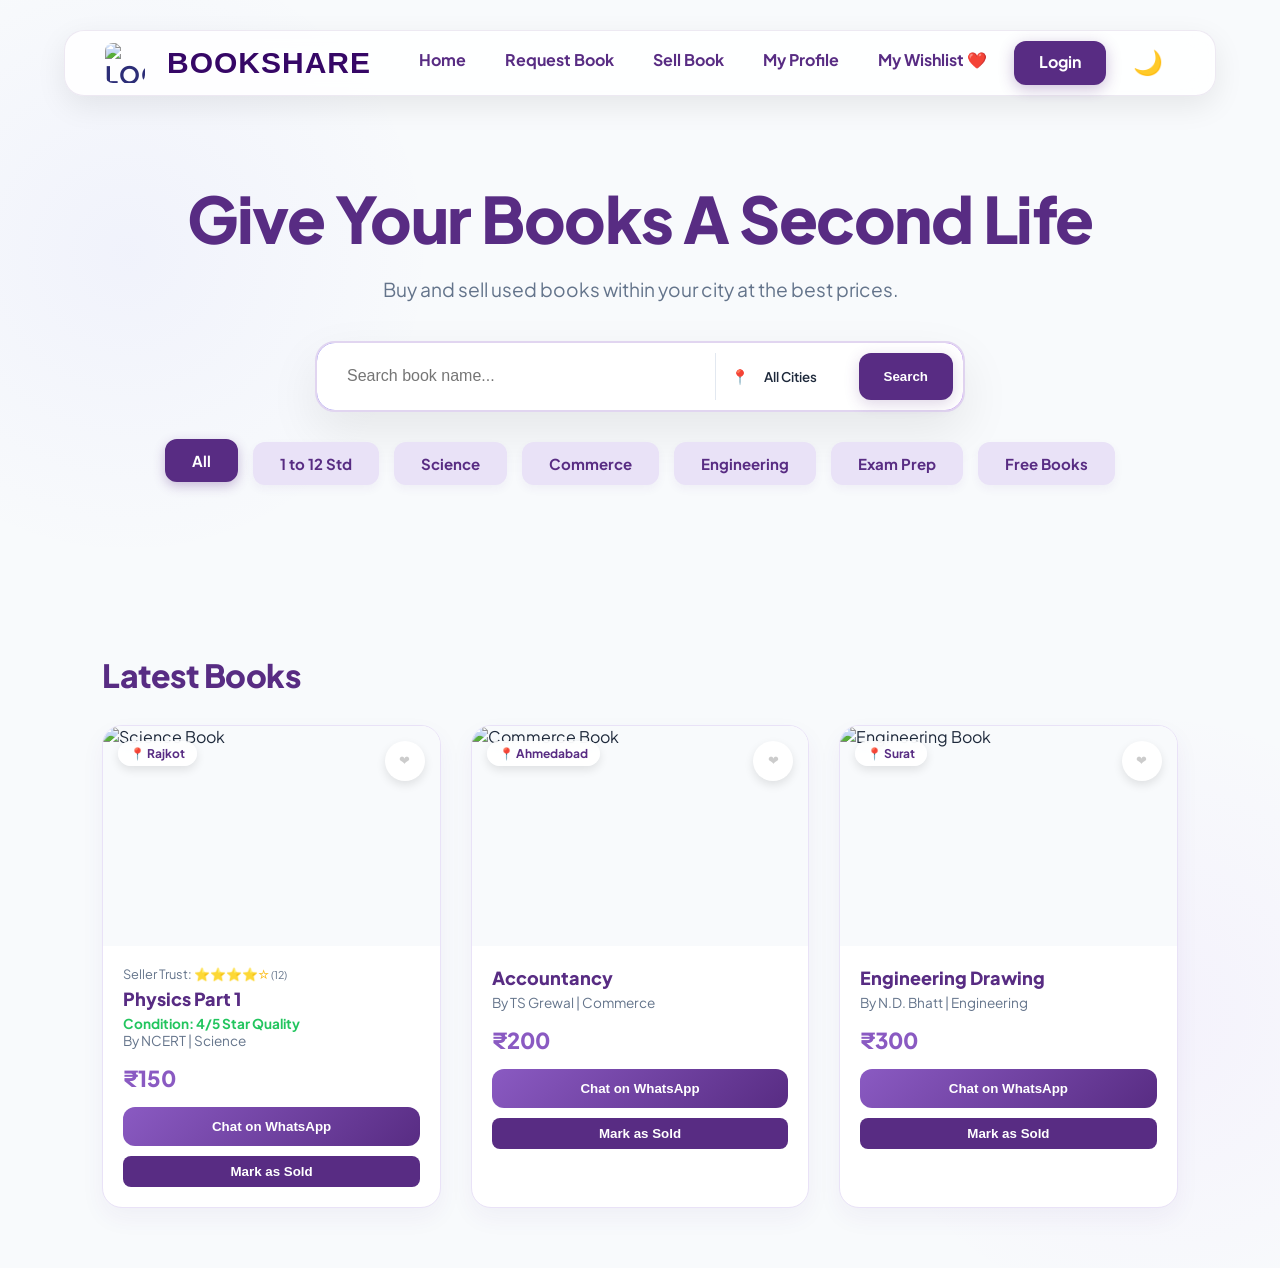
==== commit 521095a5: "samll cheng" ====
--- a/index.html
+++ b/index.html
@@ -40,8 +40,7 @@
 
             <a href="dashboard.html">My Profile</a>
 
-            <a href="#" style="color: #ff4757;">My Wishlist ❤️</a>
-
+            <a href="javascript:void(0)" onclick="filterWishlist()" style="color: #ff4757;">My Wishlist ❤️</a>
            
 
             <a href="login.html" class="login-btn" style="color: #ffffff !important; background-color: #582C83 !important; padding: 10px 25px !important; border-radius: 12px !important; text-decoration: none !important; font-weight: 700 !important; display: inline-block !important;">Login</a>
@@ -133,7 +132,7 @@
 
                     <img src="c:\Users\Krutika Borsaniya\Pictures\phi.jpg" alt="Science Book">
 
-                    <button class="wishlist-btn" onclick="toggleWishlist(this, 'Physics Part 1')">❤</button>
+                    <button class="wishlist-btn" onclick="toggleWishlist(this, 'Physics Part 1')" style="color: #ccc;">❤</button>
 
                 </div>
 
@@ -171,7 +170,7 @@
 
                     <img src="c:\Users\Krutika Borsaniya\Pictures\commers.jpg" alt="Commerce Book">
 
-                    <button class="wishlist-btn" onclick="toggleWishlist(this, 'Accountancy')">❤</button>
+                   <button class="wishlist-btn" onclick="toggleWishlist(this, 'Physics Part 1')" style="color: #ccc;">❤</button>
 
                 </div>
 
@@ -201,7 +200,7 @@
 
                     <img src="c:\Users\Krutika Borsaniya\Pictures\engineer book.jpg" alt="Engineering Book">
 
-                    <button class="wishlist-btn" onclick="toggleWishlist(this, 'Engineering Drawing')">❤</button>
+                   <button class="wishlist-btn" onclick="toggleWishlist(this, 'Physics Part 1')" style="color: #ccc;">❤</button>
 
                 </div>
 
@@ -230,23 +229,44 @@
     </div>
     
     <script>
+        // ૧. બધી બુક્સ (જૂની અને નવી) હોમ પેજ પર બતાવવા માટેનું ફંક્શન
         function displaySavedBooks() {
             const bookGrid = document.getElementById('bookGrid');
             if (!bookGrid) return; 
 
+            // લોકલ સ્ટોરેજમાંથી નવી અપલોડ કરેલી બુક્સ મેળવો
             const savedBooks = JSON.parse(localStorage.getItem('myBooks')) || [];
 
             savedBooks.forEach((book, index) => {
+                const isFree = (book.price == 0 || String(book.price).toLowerCase() === 'free');
+
                 const bookHTML = `
-                    <div class="book-card" data-category="${book.category}">
+                    <div class="book-card" data-category="${book.category}" style="position: relative; border: ${isFree ? '2px solid #582C83' : '1px solid #eee'};">
+                        
+                        <div class="location-badge" style="position: absolute; top: 10px; left: 10px; z-index: 20;">📍 ${book.location}</div>
+
                         <div class="book-img">
                             <img src="https://via.placeholder.com/200x250?text=${encodeURIComponent(book.title)}" alt="Book">
                             <button class="wishlist-btn" onclick="toggleWishlist(this, '${book.title}')">❤</button>
                         </div>
-                        <div class="book-info">
-                            <div class="location-badge">📍 ${book.location}</div>
-                            <h3>${book.title}</h3>
-                            <div class="price-row"><span class="price">₹${book.price}</span></div>
+
+                        <div class="book-info" style="position: relative;"> 
+                            ${isFree ? '<span style="background: #582C83; color: white; padding: 4px 10px; border-radius: 5px; font-size: 0.75rem; font-weight: 800; position: absolute; top: 10px; right: 10px; z-index: 10;">🎁 FREE</span>' : ''}
+
+                           <div class="condition-stars" style="margin-bottom: 8px;">
+    <span style="font-size: 0.85rem; color: #22c55e; font-weight: 700;">Condition: </span>
+    
+    <span style="color: #fbbf24; font-size: 0.9rem;">
+        ${'⭐'.repeat(book.condition && book.condition != 0 ? parseInt(book.condition) : 5)}
+    </span>
+    
+    <span style="color: #64748b; font-size: 0.75rem;">
+        (${book.condition && book.condition != 0 ? book.condition : 5}/5 Quality)
+    </span>
+</div>
+                            <h3 style="margin-top: 5px;">${book.title}</h3>
+                            
+                            <div class="price-row"><span class="price">${isFree ? 'FREE' : '₹' + book.price}</span></div>
                             
                             <button class="chat-btn" onclick="contactSeller('${book.whatsapp}', '${book.title}')">
                                 Chat on WhatsApp
@@ -266,89 +286,17 @@
             });
         }
 
-        function displaySavedBooks() {
-            const bookGrid = document.getElementById('bookGrid');
-            if (!bookGrid) return; 
-
-            const savedBooks = JSON.parse(localStorage.getItem('myBooks')) || [];
-
-            savedBooks.forEach((book, index) => {
-                // --- ઉમેરેલી લાઈન: પ્રાઈસ ચેક કરવા માટે ---
-                const isFree = (book.price == 0 || String(book.price).toLowerCase() === 'free');
-
-                const bookHTML = `
-    <div class="book-card" data-category="${book.category}" style="position: relative; border: ${isFree ? '2px solid #582C83' : '1px solid #eee'};">
-        
-        <div class="location-badge" style="position: absolute; top: 10px; left: 10px; z-index: 20;">📍 ${book.location}</div>
-
-        <div class="book-img">
-            <img src="https://via.placeholder.com/200x250?text=${encodeURIComponent(book.title)}" alt="Book">
-            <button class="wishlist-btn" onclick="toggleWishlist(this, '${book.title}')">❤</button>
-        </div>
-
-        <div class="book-info" style="position: relative;"> 
-            
-            ${isFree ? '<span style="background: #582C83; color: white; padding: 4px 10px; border-radius: 5px; font-size: 0.75rem; font-weight: 800; position: absolute; top: 10px; right: 10px; z-index: 10;">🎁 FREE</span>' : ''}
-
-            <h3 style="margin-top: 5px;">${book.title}</h3>
-            
-            <div class="price-row"><span class="price">${isFree ? 'FREE' : '₹' + book.price}</span></div>
-            
-            <button class="chat-btn" onclick="contactSeller('${book.whatsapp}', '${book.title}')">
-                Chat on WhatsApp
-            </button>
-            
-            <button class="sold-btn" onclick="markAsSold(this)" style="margin-top: 10px; background: #64748b; color: white; border: none; padding: 10px; border-radius: 12px; cursor: pointer; width: 100%; font-weight: 600;">
-                Mark as Sold
-            </button>
-
-            <button class="delete-btn" onclick="deleteBook(${index})" style="margin-top: 10px; background: #e2e8f0; color: #475569; border: none; padding: 10px; border-radius: 12px; cursor: pointer; width: 100%; font-weight: 600; font-size: 14px;">
-                Delete Listing 🗑️
-            </button>
-        </div>
-    </div>
-`;
-                bookGrid.innerHTML += bookHTML;
-            });
-        }
-
-        function deleteBook(index) {
-            if (confirm("Are you sure you want to remove this book from the listing?")) {
-                let books = JSON.parse(localStorage.getItem('myBooks')) || [];
-                books.splice(index, 1);
-                localStorage.setItem('myBooks', JSON.stringify(books));
-                window.location.reload();
-            }
-        }
-
-        function liveSearch() {
-            let input = document.getElementById('bookSearch').value.toLowerCase();
-            let cards = document.querySelectorAll('.book-card');
-            cards.forEach(card => {
-                let title = card.querySelector('h3').innerText.toLowerCase();
-                card.style.display = title.includes(input) ? "block" : "none";
-            });
-        }
-
-        function cityFilter() {
-            let selectedCity = document.getElementById('city-select').value.toLowerCase();
-            let cards = document.querySelectorAll('.book-card');
-            cards.forEach(card => {
-                let location = card.querySelector('.location-badge').innerText.toLowerCase();
-                card.style.display = (selectedCity === "all" || location.includes(selectedCity)) ? "block" : "none";
-            });
-        }
-
-        // --- સુધારેલું ફંક્શન: Free Books ફિલ્ટર કરવા માટે ---
+        // ૨. કેટેગરી ફિલ્ટર (બધી જ બુક્સ માટે કામ કરશે)
         function filterBooks(category, element) {
             const books = document.querySelectorAll('.book-card');
             const tags = document.querySelectorAll('.cat-tag');
+            
             tags.forEach(tag => tag.classList.remove('active-tag'));
-            element.classList.add('active-tag');
+            if(element) element.classList.add('active-tag');
             
             books.forEach(book => {
-                const priceText = book.querySelector('.price').innerText;
-                const isFreeBook = priceText.includes('FREE');
+                const priceRow = book.querySelector('.price');
+                const isFreeBook = priceRow ? priceRow.innerText.includes('FREE') : false;
 
                 if (category === 'all') {
                     book.style.display = 'block';
@@ -360,8 +308,35 @@
             });
         }
 
+        function deleteBook(index) {
+            if (confirm("Are you sure you want to remove this book from the listing?")) {
+                let books = JSON.parse(localStorage.getItem('myBooks')) || [];
+                books.splice(index, 1);
+                localStorage.setItem('myBooks', JSON.stringify(books));
+                window.location.reload();
+            }
+        }
+
+        function liveSearch() {
+            let input = document.getElementById('bookSearch').value.toLowerCase();
+            let cards = document.querySelectorAll('.book-card');
+            cards.forEach(card => {
+                let title = card.querySelector('h3').innerText.toLowerCase();
+                card.style.display = title.includes(input) ? "block" : "none";
+            });
+        }
+
+        function cityFilter() {
+            let selectedCity = document.getElementById('city-select').value.toLowerCase();
+            let cards = document.querySelectorAll('.book-card');
+            cards.forEach(card => {
+                let location = card.querySelector('.location-badge').innerText.toLowerCase();
+                card.style.display = (selectedCity === "all" || location.includes(selectedCity)) ? "block" : "none";
+            });
+        }
+
         function contactSeller(num, name) {
-            if(!num || num === 'undefined') { alert("WhatsApp number not found!"); return; }
+            if(!num || num === 'undefined' || num === '') { alert("WhatsApp number not found!"); return; }
             window.open(`https://wa.me/${num}?text=Hi, I want to buy ${name}`, '_blank');
         }
 
@@ -380,8 +355,6 @@
                 alert("The book will now be shown as Sold Out.");
             }
         }
-
-        window.onload = displaySavedBooks;
 
         function toggleDarkMode() {
             const body = document.body;
@@ -396,14 +369,16 @@
             }
         }
 
-        window.addEventListener('DOMContentLoaded', () => {
+        // પેજ લોડ થાય ત્યારે બુક્સ બતાવવી
+        window.onload = function() {
+            displaySavedBooks();
             if (localStorage.getItem('theme') === 'dark') {
                 document.body.classList.add('dark-theme');
-                document.getElementById('darkModeBtn').innerText = "☀️";
+                const btn = document.getElementById('darkModeBtn');
+                if(btn) btn.innerText = "☀️";
             }
-        });
+        };
     </script>
     <script src="theme.js"></script>
-    
 </body>
 </html>
